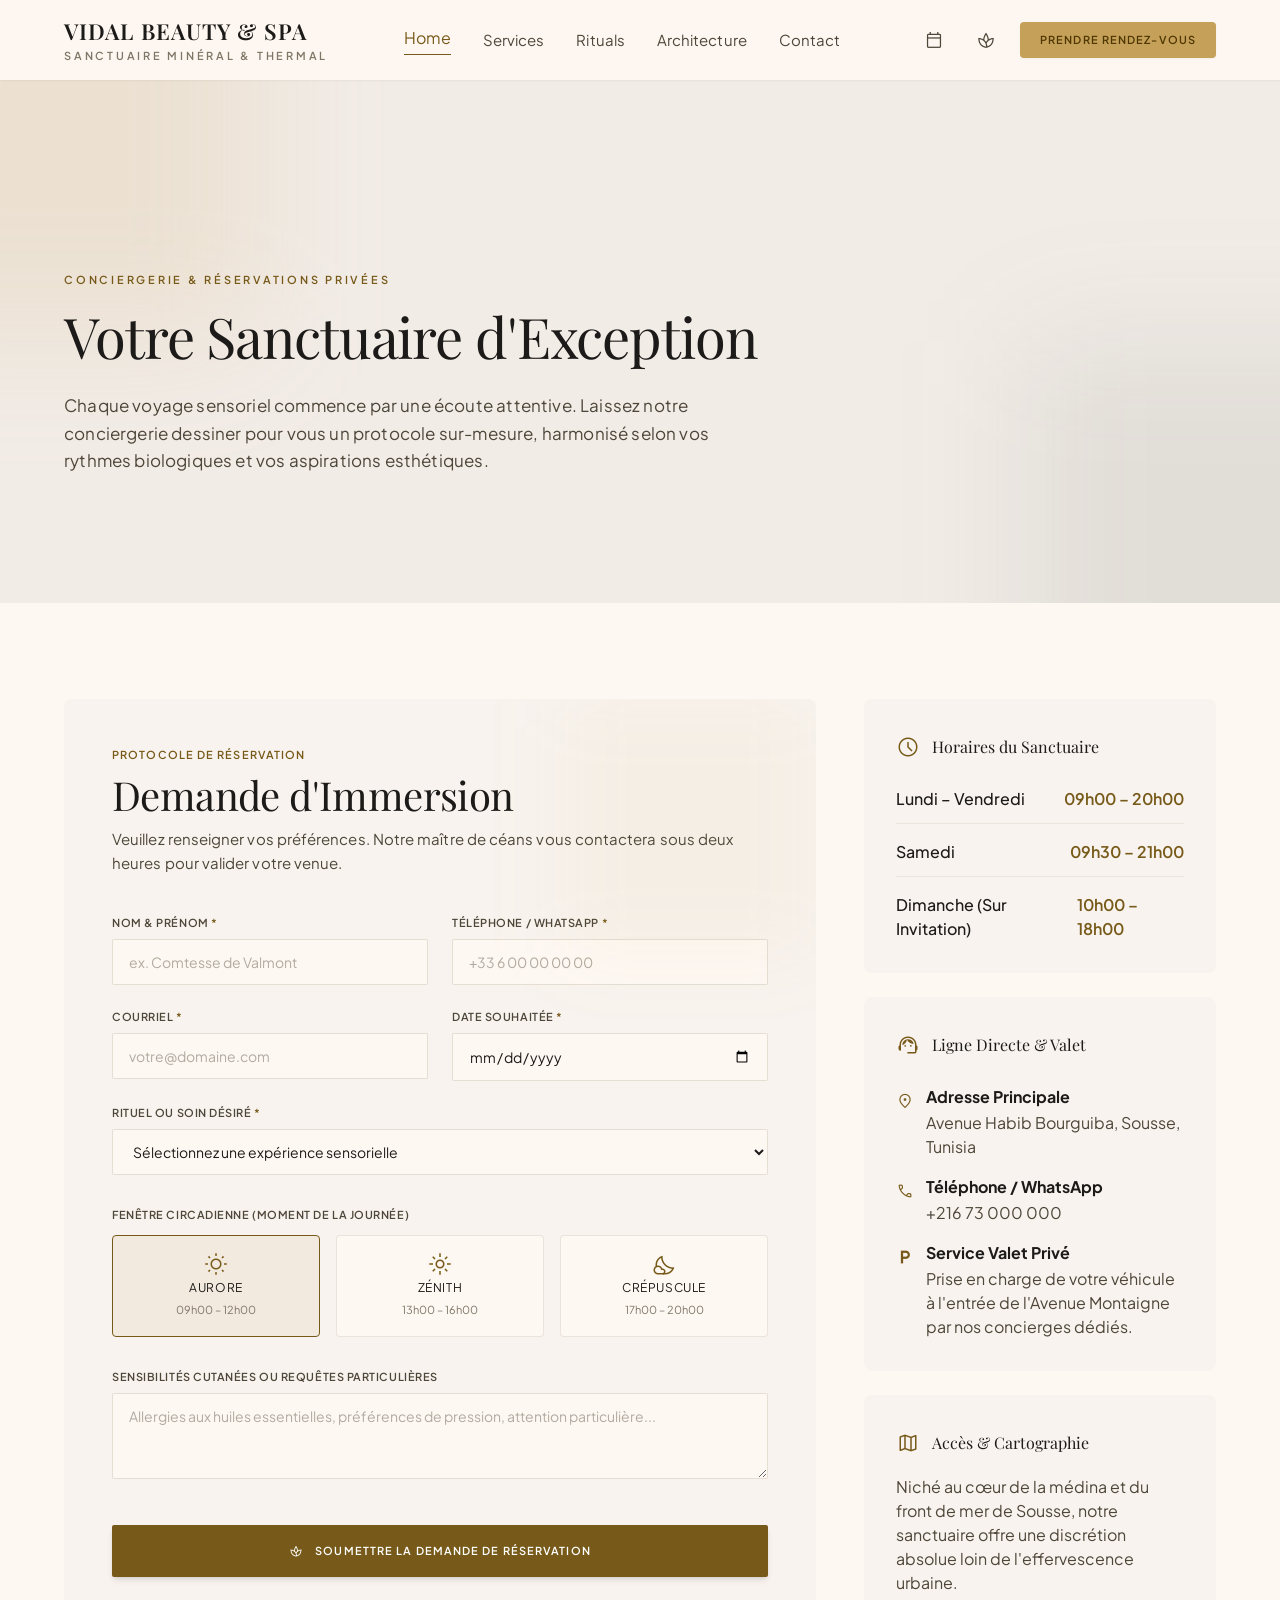
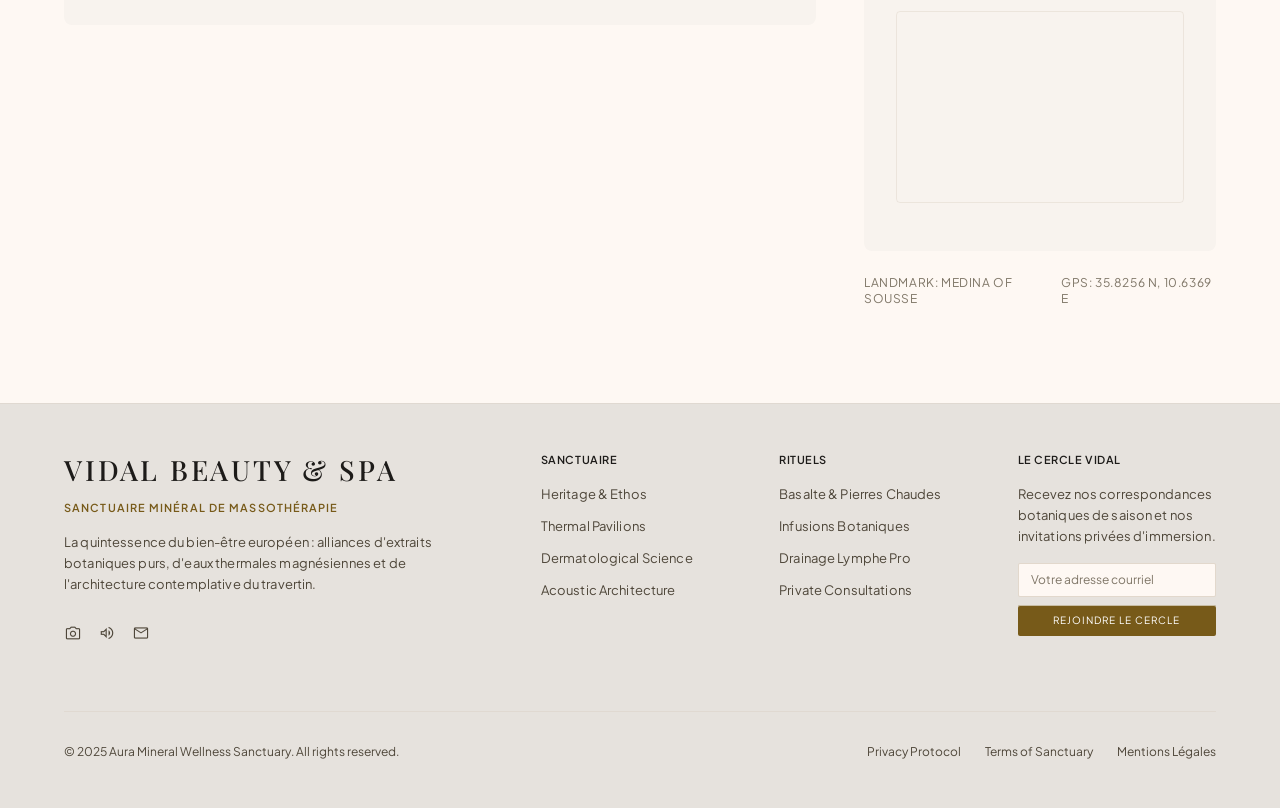
==== contact.html @ 60c93db4 "Fix mobile drawer: bind events after DOM ready so button works Co-authored-by: OpenBot <335604065+op" ====
<!DOCTYPE html>

<html class="scroll-smooth" lang="fr"><head>
<meta charset="utf-8"/>
<meta content="width=device-width, initial-scale=1.0" name="viewport"/>
<title>Vidal Beauty &amp; Spa | Sanctuaire Haute Beauté &amp; Massothérapie</title>
<!-- Google Fonts: Playfair Display & Plus Jakarta Sans -->
<link href="https://fonts.googleapis.com" rel="preconnect"/>
<link crossorigin="" href="https://fonts.gstatic.com" rel="preconnect"/>
<link href="https://fonts.googleapis.com/css2?family=Playfair+Display:ital,wght@0,400;0,500;0,600;0,700;1,400;1,600&amp;family=Plus+Jakarta+Sans:wght@300;400;500;600;700&amp;display=swap" rel="stylesheet"/>
<!-- Material Symbols Outlined -->
<link href="https://fonts.googleapis.com/css2?family=Material+Symbols+Outlined:wght,FILL@100..700,0..1&amp;display=swap" rel="stylesheet"/>
<link href="https://fonts.googleapis.com/css2?family=Material+Symbols+Outlined:wght,FILL@100..700,0..1&amp;display=swap" rel="stylesheet"/>
<link href="https://fonts.googleapis.com/css2?family=Material+Symbols+Outlined:wght,FILL@100..700,0..1&amp;display=swap" rel="stylesheet"/>
<!-- Tailwind CSS v3 with Forms & Container Queries -->


<style>
    .material-symbols-outlined {
      font-variation-settings: 'FILL' 0, 'wght' 300, 'GRAD' 0, 'opsz' 24;
      display: inline-block;
      vertical-align: middle;
    }
    .material-symbols-fill {
      font-variation-settings: 'FILL' 1, 'wght' 400, 'GRAD' 0, 'opsz' 24;
      display: inline-block;
      vertical-align: middle;
    }
    .travertine-halo {
      box-shadow: 0 16px 40px -12px rgba(28, 25, 23, 0.08), 0 2px 8px -2px rgba(197, 160, 89, 0.06);
    }
    .glass-frosted-thermal {
      background: rgba(245, 240, 235, 0.78);
      backdrop-filter: blur(18px);
      -webkit-backdrop-filter: blur(18px);
      border: 1px solid rgba(197, 160, 89, 0.25);
    }
    .brass-inset-border {
      box-shadow: inset 0 1px 0 0 rgba(255, 255, 255, 0.6);
    }
      @media (max-width: 767px) { .mobile-only-menu { display: block !important; } }
      @media (min-width: 768px) { .hero-shift { transform: translateY(12%) scale(1.12); transform-origin: center top; } }
  </style>
<meta content="web_standard" name="shell-type"/><link rel="stylesheet" href="styles.css">
<link rel="icon" type="image/svg+xml" href="favicon.svg">
<link rel="shortcut icon" href="favicon.ico">
</head>
<body class="bg-background text-on-surface font-body-md antialiased selection:bg-primary-container selection:text-on-primary-container">
<!-- ========================================================================= -->
<!-- FLOATING NAVIGATION BAR (Over Hero Background)                           -->
<!-- ========================================================================= -->
<header class="relative w-full z-50 transition-all duration-300 backdrop-blur-md bg-surface/80 dark:bg-inverse-surface/80 shadow-sm">
<div class="flex justify-between items-center max-w-7xl mx-auto px-margin-mobile md:px-margin-tablet lg:px-margin py-space-md">

<div id="menuBackdrop" class="fixed inset-0 bg-black/40 z-[998] opacity-0 pointer-events-none transition-opacity duration-300" style="display:none;"></div>
<aside id="menuDrawer" class="fixed top-0 right-0 h-full w-1/2 max-w-xs shadow-2xl z-[999] transform translate-x-full transition-transform duration-300 flex flex-col" style="display:none; background:#ffffff; pointer-events:auto;">
  <div class="flex items-center justify-between px-4 py-4 border-b border-outline-variant/30">
    <span class="font-headline-sm text-primary">Menu</span>
    <button id="menuClose" type="button" class="inline-flex items-center justify-center w-10 h-10 rounded-lg text-on-surface hover:text-primary hover:bg-surface-variant/50 transition-colors cursor-pointer" style="pointer-events:auto; z-index:70;" aria-label="Close menu">
      <svg xmlns="http://www.w3.org/2000/svg" width="24" height="24" viewBox="0 0 24 24" fill="none" stroke="currentColor" stroke-width="2.5" stroke-linecap="round" stroke-linejoin="round"><line x1="18" y1="6" x2="6" y2="18"/><line x1="6" y1="6" x2="18" y2="18"/></svg>
    </button>
  </div>
  <nav class="flex flex-col py-2">
    <a class="px-4 py-3 text-primary hover:text-[#b89045] hover:bg-primary/5 transition-colors font-medium" href="index.html">Home</a>
    <a class="px-4 py-3 text-primary hover:text-[#b89045] hover:bg-primary/5 transition-colors font-medium" href="services.html">Services</a>
    <a class="px-4 py-3 text-primary hover:text-[#b89045] hover:bg-primary/5 transition-colors font-medium" href="index.html#rituels">Rituals</a>
    <a class="px-4 py-3 text-primary hover:text-[#b89045] hover:bg-primary/5 transition-colors font-medium" href="index.html#architecture">Architecture</a>
    <a class="px-4 py-3 text-primary hover:text-[#b89045] hover:bg-primary/5 transition-colors font-medium" href="contact.html">Contact</a>
  </nav>
  <div class="mt-auto px-4 py-4">
    <a class="block w-full text-center bg-primary-container hover:bg-[#b89045] text-on-primary-container font-label-caps text-label-caps px-4 py-3 rounded-lg transition-all duration-300 shadow-sm" href="#reservation">
      Prendre rendez-vous
    </a>
  </div>
</aside>
<script>
document.addEventListener('DOMContentLoaded',function(){
  var btn=document.getElementById('menuBtn');
  var drawer=document.getElementById('menuDrawer');
  var backdrop=document.getElementById('menuBackdrop');
  var closeBtn=document.getElementById('menuClose');
  function open(){drawer.style.display='flex';backdrop.style.display='block';requestAnimationFrame(function(){drawer.classList.remove('translate-x-full');backdrop.classList.remove('opacity-0','pointer-events-none');backdrop.classList.add('opacity-100');});document.body.style.overflow='hidden';}
  function close(){drawer.classList.add('translate-x-full');backdrop.classList.add('opacity-0','pointer-events-none');backdrop.classList.remove('opacity-100');setTimeout(function(){drawer.style.display='none';backdrop.style.display='none';},300);document.body.style.overflow='';}
  if(btn)btn.addEventListener('click',open);
  if(closeBtn)closeBtn.addEventListener('click',close);
  if(backdrop)backdrop.addEventListener('click',close);
  document.querySelectorAll('#menuDrawer a').forEach(function(a){a.addEventListener('click',close);});
});
</script>
<!-- Brand Logo Anchor -->
<a class="flex flex-col group text-left" href="index.html">
<span class="font-headline-sm text-headline-sm tracking-wider uppercase text-on-surface dark:text-inverse-on-surface font-semibold group-hover:text-primary transition-colors">
          VIDAL BEAUTY &amp; SPA
        </span>
<span class="font-label-caps text-label-caps tracking-[0.25em] text-outline text-[9px] uppercase mt-0.5">
          SANCTUAIRE MINÉRAL &amp; THERMAL
        </span>
</a>
<!-- Desktop Navigation Links -->
<nav class="hidden md:flex items-center space-x-8">
<a class="text-primary dark:text-primary-fixed-dim border-b border-primary dark:border-primary-fixed-dim pb-1 font-title-md transition-colors duration-200" href="index.html">
          Home
        </a>
<a class="text-on-surface-variant dark:text-surface-variant hover:text-primary dark:hover:text-primary-fixed-dim font-body-md text-body-md transition-colors duration-200" href="services.html">
          Services
        </a>
<a class="text-on-surface-variant dark:text-surface-variant hover:text-primary dark:hover:text-primary-fixed-dim font-body-md text-body-md transition-colors duration-200" href="#rituels">
          Rituals
        </a>
<a class="text-on-surface-variant dark:text-surface-variant hover:text-primary dark:hover:text-primary-fixed-dim font-body-md text-body-md transition-colors duration-200" href="#architecture">
          Architecture
        </a>
<a class="text-on-surface-variant dark:text-surface-variant hover:text-primary dark:hover:text-primary-fixed-dim font-body-md text-body-md transition-colors duration-200" href="contact.html">
          Contact
        </a>
</nav>
<!-- Trailing Action Icons & Primary CTA -->
<div class="flex items-center space-x-4">
<a aria-label="Calendrier des disponibilités" class="hidden sm:inline-flex items-center justify-center p-2 rounded-lg text-on-surface-variant hover:text-primary hover:bg-surface-variant/50 transition-colors" href="#booking">
<span class="material-symbols-outlined text-[20px]">calendar_today</span>
</a>
<a aria-label="Nos soins de spa" class="hidden sm:inline-flex items-center justify-center p-2 rounded-lg text-on-surface-variant hover:text-primary hover:bg-surface-variant/50 transition-colors" href="#rituels">
<span class="material-symbols-outlined text-[20px]">spa</span>
</a>
<button id="menuBtn" class="mobile-only-menu inline-flex" style="display:none;" items-center justify-center px-3 py-2 rounded-lg text-on-surface-variant hover:text-primary hover:bg-surface-variant/50 transition-colors" aria-label="Open menu">
  <span class="material-symbols-outlined text-2xl">menu</span>
</button>
  <a class="hidden sm:inline-flex items-center justify-center bg-primary-container hover:bg-[#b89045] text-on-primary-container font-label-caps text-label-caps px-5 py-2.5 rounded-lg transition-all duration-300 shadow-sm hover:shadow hover:scale-[1.01] tracking-widest uppercase" href="#booking">
          PRENDRE RENDEZ-VOUS
        </a>
</div>
</div>
<!-- Mobile Navigation -->

</header>
<main><div class="flex flex-col w-full">
<!-- Hero Section -->
<section class="relative pt-36 pb-20 md:pt-48 md:pb-32 overflow-hidden bg-surface-dim/40" id="hero">
<!-- Ambient glowing backdrop circles -->
<div class="absolute -top-32 -left-32 w-96 h-96 rounded-full bg-primary-container/15 blur-3xl pointer-events-none"></div>
<div class="absolute top-1/2 -right-32 w-96 h-96 rounded-full bg-secondary/10 blur-3xl pointer-events-none"></div>
<div class="max-w-7xl mx-auto px-margin-mobile md:px-margin-tablet lg:px-margin relative z-10">
<div class="max-w-3xl">
<span class="font-label-caps text-label-caps uppercase text-primary tracking-[0.25em] block mb-4">
          Conciergerie &amp; Réservations Privées
        </span>
<h1 class="font-display-hero text-display-hero-mobile md:text-display-hero text-on-surface mb-6 font-light tracking-tight">
          Votre Sanctuaire d'Exception
        </h1>
<p class="font-body-lg text-body-lg text-on-surface-variant leading-relaxed max-w-2xl">
          Chaque voyage sensoriel commence par une écoute attentive. Laissez notre conciergerie dessiner pour vous un protocole sur-mesure, harmonisé selon vos rythmes biologiques et vos aspirations esthétiques.
        </p>
</div>
</div>
</section>
<!-- Main Reservation & Info Section (Bento / Grid Layout) -->
<section class="py-16 md:py-24 max-w-7xl mx-auto px-margin-mobile md:px-margin-tablet lg:px-margin w-full" id="conciergerie">
<div class="grid grid-cols-1 lg:grid-cols-12 gap-12 items-start">
<!-- Left Column: Interactive Booking Form (8 cols) -->
<div class="lg:col-span-8 bg-surface-container-low rounded-xl p-8 md:p-12 travertin-halo relative overflow-hidden">
<div class="absolute top-0 right-0 w-64 h-64 bg-primary-container/5 rounded-full blur-2xl pointer-events-none"></div>
<div class="mb-10">
<span class="font-label-caps text-label-caps uppercase text-primary tracking-widest block mb-2">
            Protocole de Réservation
          </span>
<h2 class="font-headline-md md:text-headline-lg text-headline-lg-mobile text-on-surface">
            Demande d'Immersion
          </h2>
<p class="font-body-md text-body-md text-on-surface-variant mt-2">
            Veuillez renseigner vos préférences. Notre maître de céans vous contactera sous deux heures pour valider votre venue.
          </p>
</div>
<form class="space-y-6" id="reservation-form" onsubmit="event.preventDefault(); showSuccessModal();">
<!-- Name & Phone Row -->
<div class="grid grid-cols-1 md:grid-cols-2 gap-6">
<div class="space-y-2">
<label class="font-label-caps text-label-caps uppercase text-on-surface-variant tracking-wider block">
                Nom &amp; Prénom <span class="text-primary">*</span>
</label>
<input class="w-full bg-surface border border-outline-variant/50 rounded px-4 py-3 text-on-surface text-sm focus:border-primary focus:ring-0 transition-colors placeholder:text-outline/60" placeholder="ex. Comtesse de Valmont" required="" type="text"/>
</div>
<div class="space-y-2">
<label class="font-label-caps text-label-caps uppercase text-on-surface-variant tracking-wider block">
                Téléphone / WhatsApp <span class="text-primary">*</span>
</label>
<input class="w-full bg-surface border border-outline-variant/50 rounded px-4 py-3 text-on-surface text-sm focus:border-primary focus:ring-0 transition-colors placeholder:text-outline/60" placeholder="+33 6 00 00 00 00" required="" type="tel"/>
</div>
</div>
<!-- Email & Preferred Date -->
<div class="grid grid-cols-1 md:grid-cols-2 gap-6">
<div class="space-y-2">
<label class="font-label-caps text-label-caps uppercase text-on-surface-variant tracking-wider block">
                Courriel <span class="text-primary">*</span>
</label>
<input class="w-full bg-surface border border-outline-variant/50 rounded px-4 py-3 text-on-surface text-sm focus:border-primary focus:ring-0 transition-colors placeholder:text-outline/60" placeholder="votre@domaine.com" required="" type="email"/>
</div>
<div class="space-y-2">
<label class="font-label-caps text-label-caps uppercase text-on-surface-variant tracking-wider block">
                Date Souhaitée <span class="text-primary">*</span>
</label>
<input class="w-full bg-surface border border-outline-variant/50 rounded px-4 py-3 text-on-surface text-sm focus:border-primary focus:ring-0 transition-colors" required="" type="date"/>
</div>
</div>
<!-- Service Selection -->
<div class="space-y-2">
<label class="font-label-caps text-label-caps uppercase text-on-surface-variant tracking-wider block">
              Rituel ou Soin Désiré <span class="text-primary">*</span>
</label>
<select class="w-full bg-surface border border-outline-variant/50 rounded px-4 py-3 text-on-surface text-sm focus:border-primary focus:ring-0 transition-colors" required="">
<option disabled="" selected="" value="">Sélectionnez une expérience sensorielle</option>
<option value="basalte">Protocole Basalte &amp; Pierres Chaudes (90 min)</option>
<option value="botanique">Soin Visage Infusion Botanique &amp; Calacatta (75 min)</option>
<option value="drainage">Drainage Lymphe Pro &amp; Eaux Thermales (60 min)</option>
<option value="signature">Immersion Totale 'Sanctuaire Vidal' (180 min)</option>
</select>
</div>
<!-- Circadian Window Selection (Interactive Chips) -->
<div class="space-y-3 pt-2">
<label class="font-label-caps text-label-caps uppercase text-on-surface-variant tracking-wider block">
              Fenêtre Circadienne (Moment de la journée)
            </label>
<div class="grid grid-cols-3 gap-4">
<label class="cursor-pointer">
<input checked="" class="peer sr-only" name="circadian" type="radio" value="aurore"/>
<div class="p-4 rounded-lg bg-surface border border-outline-variant/40 peer-checked:border-primary peer-checked:bg-primary-container/10 transition-all text-center">
<span class="material-symbols-outlined text-primary mb-1 block">wb_sunny</span>
<span class="font-title-md text-xs uppercase tracking-wider block text-on-surface">Aurore</span>
<span class="font-body-sm text-[11px] text-outline">09h00 – 12h00</span>
</div>
</label>
<label class="cursor-pointer">
<input class="peer sr-only" name="circadian" type="radio" value="zenith"/>
<div class="p-4 rounded-lg bg-surface border border-outline-variant/40 peer-checked:border-primary peer-checked:bg-primary-container/10 transition-all text-center">
<span class="material-symbols-outlined text-primary mb-1 block">light_mode</span>
<span class="font-title-md text-xs uppercase tracking-wider block text-on-surface">Zénith</span>
<span class="font-body-sm text-[11px] text-outline">13h00 – 16h00</span>
</div>
</label>
<label class="cursor-pointer">
<input class="peer sr-only" name="circadian" type="radio" value="crepuscule"/>
<div class="p-4 rounded-lg bg-surface border border-outline-variant/40 peer-checked:border-primary peer-checked:bg-primary-container/10 transition-all text-center">
<span class="material-symbols-outlined text-primary mb-1 block">nights_stay</span>
<span class="font-title-md text-xs uppercase tracking-wider block text-on-surface">Crépuscule</span>
<span class="font-body-sm text-[11px] text-outline">17h00 – 20h00</span>
</div>
</label>
</div>
</div>
<!-- Custom Requests / Sensitivities -->
<div class="space-y-2 pt-2">
<label class="font-label-caps text-label-caps uppercase text-on-surface-variant tracking-wider block">
              Sensibilités Cutanées ou Requêtes Particulières
            </label>
<textarea class="w-full bg-surface border border-outline-variant/50 rounded px-4 py-3 text-on-surface text-sm focus:border-primary focus:ring-0 transition-colors placeholder:text-outline/60" placeholder="Allergies aux huiles essentielles, préférences de pression, attention particulière..." rows="3"></textarea>
</div>
<!-- Submit Button -->
<div class="pt-4">
<button class="w-full py-4 bg-primary text-on-primary font-label-caps text-label-caps tracking-widest uppercase rounded hover:bg-[#b89045] transition-all duration-300 shadow-md hover:shadow-lg brass-inset-border flex items-center justify-center space-x-3" type="submit">
<span class="material-symbols-outlined text-sm">spa</span>
<span>Soumettre la Demande de Réservation</span>
</button>
</div>
</form>
</div>
<!-- Right Column: Practical Info Bento & Map (4 cols) -->
<div class="lg:col-span-4 space-y-6">
<!-- Operating Hours Card -->
<div class="bg-surface-container-low rounded-xl p-6 md:p-8 travertin-halo">
<div class="flex items-center space-x-3 mb-6">
<span class="material-symbols-outlined text-primary text-2xl">schedule</span>
<h3 class="font-headline-sm text-on-surface">Horaires du Sanctuaire</h3>
</div>
<ul class="space-y-4 font-body-sm text-on-surface-variant">
<li class="flex justify-between items-center pb-3 border-b border-outline-variant/30">
<span class="font-medium text-on-surface">Lundi – Vendredi</span>
<span class="text-primary font-semibold">09h00 – 20h00</span>
</li>
<li class="flex justify-between items-center pb-3 border-b border-outline-variant/30">
<span class="font-medium text-on-surface">Samedi</span>
<span class="text-primary font-semibold">09h30 – 21h00</span>
</li>
<li class="flex justify-between items-center">
<span class="font-medium text-on-surface">Dimanche (Sur Invitation)</span>
<span class="text-primary font-semibold">10h00 – 18h00</span>
</li>
</ul>
</div>
<!-- Contact & Hotline Card -->
<div class="bg-surface-container-low rounded-xl p-6 md:p-8 travertin-halo">
<div class="flex items-center space-x-3 mb-6">
<span class="material-symbols-outlined text-primary text-2xl">support_agent</span>
<h3 class="font-headline-sm text-on-surface">Ligne Directe &amp; Valet</h3>
</div>
<div class="space-y-4 font-body-sm text-on-surface-variant">
<div class="flex items-start space-x-3">
<span class="material-symbols-outlined text-primary text-lg mt-0.5">location_on</span>
<div>
<strong class="text-on-surface block mb-0.5">Adresse Principale</strong>
                Avenue Habib Bourguiba, Sousse, Tunisia
              </div>
</div>
<div class="flex items-start space-x-3">
<span class="material-symbols-outlined text-primary text-lg mt-0.5">call</span>
<div>
<strong class="text-on-surface block mb-0.5">Téléphone / WhatsApp</strong>
                +216 73 000 000
              </div>
</div>
<div class="flex items-start space-x-3">
<span class="material-symbols-outlined text-primary text-lg mt-0.5">local_parking</span>
<div>
<strong class="text-on-surface block mb-0.5">Service Valet Privé</strong>
                Prise en charge de votre véhicule à l'entrée de l'Avenue Montaigne par nos concierges dédiés.
              </div>
</div>
</div>
</div>
<!-- Aesthetic Map / Directions Card -->
<div class="bg-surface-container-low rounded-xl p-6 md:p-8 travertin-halo overflow-hidden">
<div class="flex items-center space-x-3 mb-4">
<span class="material-symbols-outlined text-primary text-2xl">map</span>
<h3 class="font-headline-sm text-on-surface">Accès &amp; Cartographie</h3>
</div>
<p class="font-body-sm text-on-surface-variant mb-4">
            Niché au cœur de la médina et du front de mer de Sousse, notre sanctuaire offre une discrétion absolue loin de l'effervescence urbaine.
          </p>
<iframe class="w-full h-48 rounded-lg border border-outline-variant/30 mb-4" loading="lazy" referrerpolicy="no-referrer-when-downgrade" src="https://maps.google.com/maps?q=Vidal+Beauty+%26+Spa+Sousse+Tunisia&output=embed" title="Carte Vidal Beauty & Spa Sousse"></iframe></div>
<div class="flex items-center justify-between text-xs text-outline font-label-caps uppercase tracking-wider">
<span>Landmark: Medina of Sousse</span>
<span>GPS: 35.8256 N, 10.6369 E</span>
</div>
</div>
</div>
</div>
</section>
<!-- Success Modal Overlay (Hidden by default, triggered by JS) -->
<div class="fixed inset-0 z-50 flex items-center justify-center bg-inverse-surface/60 backdrop-blur-sm opacity-0 pointer-events-none transition-opacity duration-300" id="success-modal">
<div class="bg-surface-container-lowest max-w-md w-full mx-4 p-8 rounded-xl travertin-halo text-center transform scale-95 transition-transform duration-300" id="success-modal-content">
<div class="w-16 h-16 bg-primary-container/20 rounded-full flex items-center justify-center mx-auto mb-6 text-primary">
<span class="material-symbols-outlined text-3xl">verified</span>
</div>
<h3 class="font-headline-md text-on-surface mb-3">Demande Transmise avec Succès</h3>
<p class="font-body-sm text-on-surface-variant mb-6 leading-relaxed">
        Votre demande d'immersion a été reçue par notre maître de céans. Nous vous contacterons dans les plus brefs délais pour confirmer l'heure de votre protocole.
      </p>
<button class="w-full py-3 bg-primary text-on-primary font-label-caps text-label-caps uppercase tracking-widest rounded hover:bg-[#b89045] transition-colors" onclick="hideSuccessModal()">
        Fermer
      </button>
</div>
</div>
<!-- Interactive script for modal toggle -->
<script>
    function showSuccessModal() {
      const modal = document.getElementById('success-modal');
      const content = document.getElementById('success-modal-content');
      modal.classList.remove('opacity-0', 'pointer-events-none');
      content.classList.remove('scale-95');
      content.classList.add('scale-100');
    }

    function hideSuccessModal() {
      const modal = document.getElementById('success-modal');
      const content = document.getElementById('success-modal-content');
      modal.classList.add('opacity-0', 'pointer-events-none');
      content.classList.remove('scale-100');
      content.classList.add('scale-95');
      document.getElementById('reservation-form').reset();
    }
  </script>
</div></main>
<!-- ========================================================================= -->
<!-- LUXURY FOOTER                                                             -->
<!-- ========================================================================= -->
<footer class="w-full bg-surface-container-highest border-t border-outline-variant/30">
<div class="max-w-7xl mx-auto px-margin-mobile md:px-margin-tablet lg:px-margin py-space-xl">
<div class="grid grid-cols-1 md:grid-cols-2 lg:grid-cols-5 gap-10 mb-16">
<!-- Brand Signature Column -->
<div class="lg:col-span-2">
<span class="font-headline-md text-headline-md tracking-widest uppercase text-on-surface block mb-3 font-display-hero">
            VIDAL BEAUTY &amp; SPA
          </span>
<span class="font-label-caps text-label-caps uppercase text-primary tracking-widest block mb-4">
            SANCTUAIRE MINÉRAL DE MASSOTHÉRAPIE
          </span>
<p class="font-body-sm text-body-sm text-on-surface-variant max-w-sm leading-relaxed mb-6">
            La quintessence du bien-être européen : alliances d'extraits botaniques purs, d'eaux thermales magnésiennes et de l'architecture contemplative du travertin.
          </p>
<div class="flex space-x-4 text-on-surface-variant">
<a class="hover:text-primary transition-colors duration-200" href="index.html" title="Instagram Journal">
<span class="material-symbols-outlined text-lg">photo_camera</span>
</a>
<a class="hover:text-primary transition-colors duration-200" href="index.html" title="Éditions Sonores Serenity">
<span class="material-symbols-outlined text-lg">volume_up</span>
</a>
<a class="hover:text-primary transition-colors duration-200" href="index.html" title="Contact Email">
<span class="material-symbols-outlined text-lg">mail</span>
</a>
</div>
</div>
<!-- Links Column 1: Sanctuaire -->
<div>
<span class="font-label-caps text-label-caps uppercase text-on-surface font-semibold tracking-wider block mb-4">
            Sanctuaire
          </span>
<ul class="space-y-3 font-body-sm text-body-sm text-on-surface-variant">
<li><a class="hover:text-primary transition-colors duration-200" href="#philosophie">Heritage &amp; Ethos</a></li>
<li><a class="hover:text-primary transition-colors duration-200" href="#espaces">Thermal Pavilions</a></li>
<li><a class="hover:text-primary transition-colors duration-200" href="#philosophie">Dermatological Science</a></li>
<li><a class="hover:text-primary transition-colors duration-200" href="#espaces">Acoustic Architecture</a></li>
</ul>
</div>
<!-- Links Column 2: Rituels & Soins -->
<div>
<span class="font-label-caps text-label-caps uppercase text-on-surface font-semibold tracking-wider block mb-4">
            Rituels
          </span>
<ul class="space-y-3 font-body-sm text-body-sm text-on-surface-variant">
<li><a class="hover:text-primary transition-colors duration-200" href="#rituels">Basalte &amp; Pierres Chaudes</a></li>
<li><a class="hover:text-primary transition-colors duration-200" href="#rituels">Infusions Botaniques</a></li>
<li><a class="hover:text-primary transition-colors duration-200" href="#rituels">Drainage Lymphe Pro</a></li>
<li><a class="hover:text-primary transition-colors duration-200" href="#reservation">Private Consultations</a></li>
</ul>
</div>
<!-- Newsletter Column: Le Cercle Vidal -->
<div>
<span class="font-label-caps text-label-caps uppercase text-on-surface font-semibold tracking-wider block mb-4">
            Le Cercle Vidal
          </span>
<p class="font-body-sm text-body-sm text-on-surface-variant mb-4 leading-relaxed">
            Recevez nos correspondances botaniques de saison et nos invitations privées d'immersion.
          </p>
<form class="space-y-2" onsubmit="event.preventDefault(); alert('Bienvenue dans Le Cercle Vidal.');">
<input class="w-full bg-surface border border-outline-variant/60 rounded px-3 py-2 text-on-surface placeholder:text-outline text-xs focus:border-primary-container focus:ring-0" placeholder="Votre adresse courriel" required="" type="email"/>
<button class="w-full py-2 bg-primary text-white font-label-caps text-[10px] uppercase tracking-widest rounded hover:bg-[#5d4201] transition-colors brass-inset-border" type="submit">
              Rejoindre le Cercle
            </button>
</form>
</div>
</div>
<!-- Legal & Copyright Bar -->
<div class="pt-8 border-t border-outline-variant/30 flex flex-col sm:flex-row items-center justify-between gap-4 font-body-sm text-xs text-on-surface-variant">
<p>© 2025 Aura Mineral Wellness Sanctuary. All rights reserved.</p>
<div class="flex flex-wrap gap-6">
<a class="hover:text-primary transition-colors duration-200" href="index.html">Privacy Protocol</a>
<a class="hover:text-primary transition-colors duration-200" href="index.html">Terms of Sanctuary</a>
<a class="hover:text-primary transition-colors duration-200" href="index.html">Mentions Légales</a>
</div>
</div>
</div>
</footer>
<!-- Vanilla Interaction: Navbar Scroll Stlying -->
<script>
    document.addEventListener('DOMContentLoaded', () => {
      const nav = document.getElementById('main-nav');
      window.addEventListener('scroll', () => {
        if (window.scrollY > 50) {
          nav.classList.add('backdrop-blur-lg', 'bg-surface/90', 'shadow-md');
        } else {
          nav.classList.remove('backdrop-blur-lg', 'bg-surface/90', 'shadow-md');
        }
      });
    });
  </script>
</body></html>
---- styles.css ----
*,:after,:before{--tw-border-spacing-x:0;--tw-border-spacing-y:0;--tw-translate-x:0;--tw-translate-y:0;--tw-rotate:0;--tw-skew-x:0;--tw-skew-y:0;--tw-scale-x:1;--tw-scale-y:1;--tw-pan-x: ;--tw-pan-y: ;--tw-pinch-zoom: ;--tw-scroll-snap-strictness:proximity;--tw-gradient-from-position: ;--tw-gradient-via-position: ;--tw-gradient-to-position: ;--tw-ordinal: ;--tw-slashed-zero: ;--tw-numeric-figure: ;--tw-numeric-spacing: ;--tw-numeric-fraction: ;--tw-ring-inset: ;--tw-ring-offset-width:0px;--tw-ring-offset-color:#fff;--tw-ring-color:rgba(59,130,246,.5);--tw-ring-offset-shadow:0 0 #0000;--tw-ring-shadow:0 0 #0000;--tw-shadow:0 0 #0000;--tw-shadow-colored:0 0 #0000;--tw-blur: ;--tw-brightness: ;--tw-contrast: ;--tw-grayscale: ;--tw-hue-rotate: ;--tw-invert: ;--tw-saturate: ;--tw-sepia: ;--tw-drop-shadow: ;--tw-backdrop-blur: ;--tw-backdrop-brightness: ;--tw-backdrop-contrast: ;--tw-backdrop-grayscale: ;--tw-backdrop-hue-rotate: ;--tw-backdrop-invert: ;--tw-backdrop-opacity: ;--tw-backdrop-saturate: ;--tw-backdrop-sepia: ;--tw-contain-size: ;--tw-contain-layout: ;--tw-contain-paint: ;--tw-contain-style: }::backdrop{--tw-border-spacing-x:0;--tw-border-spacing-y:0;--tw-translate-x:0;--tw-translate-y:0;--tw-rotate:0;--tw-skew-x:0;--tw-skew-y:0;--tw-scale-x:1;--tw-scale-y:1;--tw-pan-x: ;--tw-pan-y: ;--tw-pinch-zoom: ;--tw-scroll-snap-strictness:proximity;--tw-gradient-from-position: ;--tw-gradient-via-position: ;--tw-gradient-to-position: ;--tw-ordinal: ;--tw-slashed-zero: ;--tw-numeric-figure: ;--tw-numeric-spacing: ;--tw-numeric-fraction: ;--tw-ring-inset: ;--tw-ring-offset-width:0px;--tw-ring-offset-color:#fff;--tw-ring-color:rgba(59,130,246,.5);--tw-ring-offset-shadow:0 0 #0000;--tw-ring-shadow:0 0 #0000;--tw-shadow:0 0 #0000;--tw-shadow-colored:0 0 #0000;--tw-blur: ;--tw-brightness: ;--tw-contrast: ;--tw-grayscale: ;--tw-hue-rotate: ;--tw-invert: ;--tw-saturate: ;--tw-sepia: ;--tw-drop-shadow: ;--tw-backdrop-blur: ;--tw-backdrop-brightness: ;--tw-backdrop-contrast: ;--tw-backdrop-grayscale: ;--tw-backdrop-hue-rotate: ;--tw-backdrop-invert: ;--tw-backdrop-opacity: ;--tw-backdrop-saturate: ;--tw-backdrop-sepia: ;--tw-contain-size: ;--tw-contain-layout: ;--tw-contain-paint: ;--tw-contain-style: }/*! tailwindcss v3.4.19 | MIT License | https://tailwindcss.com*/*,:after,:before{box-sizing:border-box;border:0 solid #e5e7eb}:after,:before{--tw-content:""}:host,html{line-height:1.5;-webkit-text-size-adjust:100%;-moz-tab-size:4;-o-tab-size:4;tab-size:4;font-family:ui-sans-serif,system-ui,sans-serif,Apple Color Emoji,Segoe UI Emoji,Segoe UI Symbol,Noto Color Emoji;font-feature-settings:normal;font-variation-settings:normal;-webkit-tap-highlight-color:transparent}body{margin:0;line-height:inherit}hr{height:0;color:inherit;border-top-width:1px}abbr:where([title]){-webkit-text-decoration:underline dotted;text-decoration:underline dotted}h1,h2,h3,h4,h5,h6{font-size:inherit;font-weight:inherit}a{color:inherit;text-decoration:inherit}b,strong{font-weight:bolder}code,kbd,pre,samp{font-family:ui-monospace,SFMono-Regular,Menlo,Monaco,Consolas,Liberation Mono,Courier New,monospace;font-feature-settings:normal;font-variation-settings:normal;font-size:1em}small{font-size:80%}sub,sup{font-size:75%;line-height:0;position:relative;vertical-align:baseline}sub{bottom:-.25em}sup{top:-.5em}table{text-indent:0;border-color:inherit;border-collapse:collapse}button,input,optgroup,select,textarea{font-family:inherit;font-feature-settings:inherit;font-variation-settings:inherit;font-size:100%;font-weight:inherit;line-height:inherit;letter-spacing:inherit;color:inherit;margin:0;padding:0}button,select{text-transform:none}button,input:where([type=button]),input:where([type=reset]),input:where([type=submit]){-webkit-appearance:button;background-color:transparent;background-image:none}:-moz-focusring{outline:auto}:-moz-ui-invalid{box-shadow:none}progress{vertical-align:baseline}::-webkit-inner-spin-button,::-webkit-outer-spin-button{height:auto}[type=search]{-webkit-appearance:textfield;outline-offset:-2px}::-webkit-search-decoration{-webkit-appearance:none}::-webkit-file-upload-button{-webkit-appearance:button;font:inherit}summary{display:list-item}blockquote,dd,dl,figure,h1,h2,h3,h4,h5,h6,hr,p,pre{margin:0}fieldset{margin:0}fieldset,legend{padding:0}menu,ol,ul{list-style:none;margin:0;padding:0}dialog{padding:0}textarea{resize:vertical}input::-moz-placeholder,textarea::-moz-placeholder{opacity:1;color:#9ca3af}input::placeholder,textarea::placeholder{opacity:1;color:#9ca3af}[role=button],button{cursor:pointer}:disabled{cursor:default}audio,canvas,embed,iframe,img,object,svg,video{display:block;vertical-align:middle}img,video{max-width:100%;height:auto}[hidden]:where(:not([hidden=until-found])){display:none}.sr-only{position:absolute;width:1px;height:1px;padding:0;margin:-1px;overflow:hidden;clip:rect(0,0,0,0);white-space:nowrap;border-width:0}.pointer-events-none{pointer-events:none}.fixed{position:fixed}.absolute{position:absolute}.relative{position:relative}.inset-0{inset:0}.-bottom-12{bottom:-3rem}.-left-32{left:-8rem}.-right-12{right:-3rem}.-right-32{right:-8rem}.-top-32{top:-8rem}.bottom-4{bottom:1rem}.left-0{left:0}.left-4{left:1rem}.right-0{right:0}.right-4{right:1rem}.top-0{top:0}.top-1\/2{top:50%}.top-4{top:1rem}.z-0{z-index:0}.z-10{z-index:10}.z-50{z-index:50}.mx-4{margin-left:1rem;margin-right:1rem}.mx-auto{margin-left:auto;margin-right:auto}.-mt-20{margin-top:-5rem}.mb-0\.5{margin-bottom:.125rem}.mb-1{margin-bottom:.25rem}.mb-10{margin-bottom:2.5rem}.mb-12{margin-bottom:3rem}.mb-16{margin-bottom:4rem}.mb-2{margin-bottom:.5rem}.mb-20{margin-bottom:5rem}.mb-3{margin-bottom:.75rem}.mb-4{margin-bottom:1rem}.mb-6{margin-bottom:1.5rem}.mb-8{margin-bottom:2rem}.mt-0\.5{margin-top:.125rem}.mt-1{margin-top:.25rem}.mt-10{margin-top:2.5rem}.mt-2{margin-top:.5rem}.mt-3{margin-top:.75rem}.mt-4{margin-top:1rem}.mt-6{margin-top:1.5rem}.mt-auto{margin-top:auto}.block{display:block}.inline-block{display:inline-block}.flex{display:flex}.inline-flex{display:inline-flex}.table{display:table}.grid{display:grid}.hidden{display:none}.h-1\.5{height:.375rem}.h-12{height:3rem}.h-16{height:4rem}.h-2{height:.5rem}.h-48{height:12rem}.h-64{height:16rem}.h-72{height:18rem}.h-96{height:24rem}.h-full{height:100%}.min-h-\[70vh\]{min-height:70vh}.min-h-screen{min-height:100vh}.w-1\.5{width:.375rem}.w-12{width:3rem}.w-16{width:4rem}.w-2{width:.5rem}.w-64{width:16rem}.w-96{width:24rem}.w-full{width:100%}.max-w-2xl{max-width:42rem}.max-w-3xl{max-width:48rem}.max-w-4xl{max-width:56rem}.max-w-5xl{max-width:64rem}.max-w-7xl{max-width:80rem}.max-w-lg{max-width:32rem}.max-w-md{max-width:28rem}.max-w-sm{max-width:24rem}.max-w-xl{max-width:36rem}.flex-1{flex:1 1 0%}.flex-grow{flex-grow:1}.scale-100{--tw-scale-x:1;--tw-scale-y:1}.scale-100,.scale-105{transform:translate(var(--tw-translate-x),var(--tw-translate-y)) rotate(var(--tw-rotate)) skewX(var(--tw-skew-x)) skewY(var(--tw-skew-y)) scaleX(var(--tw-scale-x)) scaleY(var(--tw-scale-y))}.scale-105{--tw-scale-x:1.05;--tw-scale-y:1.05}.scale-95{--tw-scale-x:.95;--tw-scale-y:.95}.scale-95,.transform{transform:translate(var(--tw-translate-x),var(--tw-translate-y)) rotate(var(--tw-rotate)) skewX(var(--tw-skew-x)) skewY(var(--tw-skew-y)) scaleX(var(--tw-scale-x)) scaleY(var(--tw-scale-y))}@keyframes pulse{50%{opacity:.5}}.animate-pulse{animation:pulse 2s cubic-bezier(.4,0,.6,1) infinite}.cursor-pointer{cursor:pointer}.grid-cols-1{grid-template-columns:repeat(1,minmax(0,1fr))}.grid-cols-3{grid-template-columns:repeat(3,minmax(0,1fr))}.flex-col{flex-direction:column}.flex-wrap{flex-wrap:wrap}.items-start{align-items:flex-start}.items-center{align-items:center}.justify-center{justify-content:center}.justify-between{justify-content:space-between}.gap-10{gap:2.5rem}.gap-12{gap:3rem}.gap-2{gap:.5rem}.gap-3{gap:.75rem}.gap-4{gap:1rem}.gap-6{gap:1.5rem}.gap-8{gap:2rem}.space-x-2>:not([hidden])~:not([hidden]){--tw-space-x-reverse:0;margin-right:calc(.5rem*var(--tw-space-x-reverse));margin-left:calc(.5rem*(1 - var(--tw-space-x-reverse)))}.space-x-3>:not([hidden])~:not([hidden]){--tw-space-x-reverse:0;margin-right:calc(.75rem*var(--tw-space-x-reverse));margin-left:calc(.75rem*(1 - var(--tw-space-x-reverse)))}.space-x-4>:not([hidden])~:not([hidden]){--tw-space-x-reverse:0;margin-right:calc(1rem*var(--tw-space-x-reverse));margin-left:calc(1rem*(1 - var(--tw-space-x-reverse)))}.space-x-6>:not([hidden])~:not([hidden]){--tw-space-x-reverse:0;margin-right:calc(1.5rem*var(--tw-space-x-reverse));margin-left:calc(1.5rem*(1 - var(--tw-space-x-reverse)))}.space-x-8>:not([hidden])~:not([hidden]){--tw-space-x-reverse:0;margin-right:calc(2rem*var(--tw-space-x-reverse));margin-left:calc(2rem*(1 - var(--tw-space-x-reverse)))}.space-y-1\.5>:not([hidden])~:not([hidden]){--tw-space-y-reverse:0;margin-top:calc(.375rem*(1 - var(--tw-space-y-reverse)));margin-bottom:calc(.375rem*var(--tw-space-y-reverse))}.space-y-2>:not([hidden])~:not([hidden]){--tw-space-y-reverse:0;margin-top:calc(.5rem*(1 - var(--tw-space-y-reverse)));margin-bottom:calc(.5rem*var(--tw-space-y-reverse))}.space-y-2\.5>:not([hidden])~:not([hidden]){--tw-space-y-reverse:0;margin-top:calc(.625rem*(1 - var(--tw-space-y-reverse)));margin-bottom:calc(.625rem*var(--tw-space-y-reverse))}.space-y-3>:not([hidden])~:not([hidden]){--tw-space-y-reverse:0;margin-top:calc(.75rem*(1 - var(--tw-space-y-reverse)));margin-bottom:calc(.75rem*var(--tw-space-y-reverse))}.space-y-4>:not([hidden])~:not([hidden]){--tw-space-y-reverse:0;margin-top:calc(1rem*(1 - var(--tw-space-y-reverse)));margin-bottom:calc(1rem*var(--tw-space-y-reverse))}.space-y-6>:not([hidden])~:not([hidden]){--tw-space-y-reverse:0;margin-top:calc(1.5rem*(1 - var(--tw-space-y-reverse)));margin-bottom:calc(1.5rem*var(--tw-space-y-reverse))}.overflow-hidden{overflow:hidden}.scroll-smooth{scroll-behavior:smooth}.rounded{border-radius:.125rem}.rounded-2xl{border-radius:1rem}.rounded-full{border-radius:.75rem}.rounded-lg{border-radius:.25rem}.rounded-xl{border-radius:.5rem}.border{border-width:1px}.border-2{border-width:2px}.border-y{border-top-width:1px}.border-b,.border-y{border-bottom-width:1px}.border-t{border-top-width:1px}.border-outline-variant\/20{border-color:hsla(35,24%,76%,.2)}.border-outline-variant\/30{border-color:hsla(35,24%,76%,.3)}.border-outline-variant\/40{border-color:hsla(35,24%,76%,.4)}.border-outline-variant\/50{border-color:hsla(35,24%,76%,.5)}.border-outline-variant\/60{border-color:hsla(35,24%,76%,.6)}.border-outline\/30{border-color:hsla(38,10%,45%,.3)}.border-primary{--tw-border-opacity:1;border-color:rgb(119 90 25/var(--tw-border-opacity,1))}.border-primary-container{--tw-border-opacity:1;border-color:rgb(197 160 89/var(--tw-border-opacity,1))}.border-primary-container\/20{border-color:rgba(197,160,89,.2)}.border-primary-container\/30{border-color:rgba(197,160,89,.3)}.border-secondary\/20{border-color:rgba(83,98,81,.2)}.border-white\/10{border-color:hsla(0,0%,100%,.1)}.bg-background{--tw-bg-opacity:1;background-color:rgb(254 248 243/var(--tw-bg-opacity,1))}.bg-inverse-surface{--tw-bg-opacity:1;background-color:rgb(50 48 45/var(--tw-bg-opacity,1))}.bg-inverse-surface\/60{background-color:rgba(50,48,45,.6)}.bg-primary{--tw-bg-opacity:1;background-color:rgb(119 90 25/var(--tw-bg-opacity,1))}.bg-primary-container{--tw-bg-opacity:1;background-color:rgb(197 160 89/var(--tw-bg-opacity,1))}.bg-primary-container\/10{background-color:rgba(197,160,89,.1)}.bg-primary-container\/15{background-color:rgba(197,160,89,.15)}.bg-primary-container\/20{background-color:rgba(197,160,89,.2)}.bg-primary-container\/5{background-color:rgba(197,160,89,.05)}.bg-primary-fixed{--tw-bg-opacity:1;background-color:rgb(255 222 165/var(--tw-bg-opacity,1))}.bg-primary-fixed\/60{background-color:rgba(255,222,165,.6)}.bg-primary\/5{background-color:rgba(119,90,25,.05)}.bg-secondary{--tw-bg-opacity:1;background-color:rgb(83 98 81/var(--tw-bg-opacity,1))}.bg-secondary-container{--tw-bg-opacity:1;background-color:rgb(212 228 206/var(--tw-bg-opacity,1))}.bg-secondary-container\/40{background-color:rgba(212,228,206,.4)}.bg-secondary\/10{background-color:rgba(83,98,81,.1)}.bg-surface{--tw-bg-opacity:1;background-color:rgb(254 248 243/var(--tw-bg-opacity,1))}.bg-surface-container{--tw-bg-opacity:1;background-color:rgb(242 237 232/var(--tw-bg-opacity,1))}.bg-surface-container-high{--tw-bg-opacity:1;background-color:rgb(236 231 226/var(--tw-bg-opacity,1))}.bg-surface-container-highest{--tw-bg-opacity:1;background-color:rgb(230 226 221/var(--tw-bg-opacity,1))}.bg-surface-container-low{--tw-bg-opacity:1;background-color:rgb(248 243 238/var(--tw-bg-opacity,1))}.bg-surface-container-lowest{--tw-bg-opacity:1;background-color:rgb(255 255 255/var(--tw-bg-opacity,1))}.bg-surface-dim{--tw-bg-opacity:1;background-color:rgb(222 217 212/var(--tw-bg-opacity,1))}.bg-surface-dim\/40{background-color:hsla(30,13%,85%,.4)}.bg-surface\/75{background-color:hsla(27,85%,97%,.75)}.bg-surface\/80{background-color:hsla(27,85%,97%,.8)}.bg-surface\/90{background-color:hsla(27,85%,97%,.9)}.bg-white\/5{background-color:hsla(0,0%,100%,.05)}.bg-gradient-to-b{background-image:linear-gradient(to bottom,var(--tw-gradient-stops))}.bg-gradient-to-t{background-image:linear-gradient(to top,var(--tw-gradient-stops))}.from-black\/40{--tw-gradient-from:rgba(0,0,0,.4) var(--tw-gradient-from-position);--tw-gradient-to:transparent var(--tw-gradient-to-position);--tw-gradient-stops:var(--tw-gradient-from),var(--tw-gradient-to)}.from-surface{--tw-gradient-from:#fef8f3 var(--tw-gradient-from-position);--tw-gradient-to:hsla(27,85%,97%,0) var(--tw-gradient-to-position);--tw-gradient-stops:var(--tw-gradient-from),var(--tw-gradient-to)}.via-\[\#1d1b19\]\/60{--tw-gradient-to:rgba(29,27,25,0) var(--tw-gradient-to-position);--tw-gradient-stops:var(--tw-gradient-from),rgba(29,27,25,.6) var(--tw-gradient-via-position),var(--tw-gradient-to)}.via-surface\/60{--tw-gradient-to:hsla(27,85%,97%,0) var(--tw-gradient-to-position);--tw-gradient-stops:var(--tw-gradient-from),hsla(27,85%,97%,.6) var(--tw-gradient-via-position),var(--tw-gradient-to)}.via-transparent{--tw-gradient-to:transparent var(--tw-gradient-to-position);--tw-gradient-stops:var(--tw-gradient-from),transparent var(--tw-gradient-via-position),var(--tw-gradient-to)}.to-\[\#1d1b19\]\/75{--tw-gradient-to:rgba(29,27,25,.75) var(--tw-gradient-to-position)}.to-surface{--tw-gradient-to:#fef8f3 var(--tw-gradient-to-position)}.to-surface\/20{--tw-gradient-to:hsla(27,85%,97%,.2) var(--tw-gradient-to-position)}.bg-cover{background-size:cover}.bg-center{background-position:50%}.object-cover{-o-object-fit:cover;object-fit:cover}.object-center{-o-object-position:center;object-position:center}.p-10{padding:2.5rem}.p-2{padding:.5rem}.p-3{padding:.75rem}.p-4{padding:1rem}.p-6{padding:1.5rem}.p-8{padding:2rem}.px-10{padding-left:2.5rem;padding-right:2.5rem}.px-2\.5{padding-left:.625rem;padding-right:.625rem}.px-3{padding-left:.75rem;padding-right:.75rem}.px-4{padding-left:1rem;padding-right:1rem}.px-5{padding-left:1.25rem;padding-right:1.25rem}.px-6{padding-left:1.5rem;padding-right:1.5rem}.px-8{padding-left:2rem;padding-right:2rem}.px-margin-mobile{padding-left:1.25rem;padding-right:1.25rem}.py-1{padding-top:.25rem;padding-bottom:.25rem}.py-1\.5{padding-top:.375rem;padding-bottom:.375rem}.py-16{padding-top:4rem;padding-bottom:4rem}.py-2{padding-top:.5rem;padding-bottom:.5rem}.py-2\.5{padding-top:.625rem;padding-bottom:.625rem}.py-20{padding-top:5rem;padding-bottom:5rem}.py-24{padding-top:6rem;padding-bottom:6rem}.py-3{padding-top:.75rem;padding-bottom:.75rem}.py-3\.5{padding-top:.875rem;padding-bottom:.875rem}.py-4{padding-top:1rem;padding-bottom:1rem}.py-8{padding-top:2rem;padding-bottom:2rem}.py-space-md{padding-top:1rem;padding-bottom:1rem}.py-space-xl{padding-top:3rem;padding-bottom:3rem}.pb-0\.5{padding-bottom:.125rem}.pb-1{padding-bottom:.25rem}.pb-16{padding-bottom:4rem}.pb-20{padding-bottom:5rem}.pb-3{padding-bottom:.75rem}.pb-6{padding-bottom:1.5rem}.pt-12{padding-top:3rem}.pt-2{padding-top:.5rem}.pt-24{padding-top:6rem}.pt-28{padding-top:7rem}.pt-36{padding-top:9rem}.pt-4{padding-top:1rem}.pt-6{padding-top:1.5rem}.pt-8{padding-top:2rem}.text-left{text-align:left}.text-center{text-align:center}.font-body-lg,.font-body-md,.font-body-sm{font-family:Plus Jakarta Sans}.font-display-hero,.font-display-hero-mobile,.font-headline-lg,.font-headline-lg-mobile,.font-headline-md,.font-headline-sm{font-family:Playfair Display}.font-label-caps,.font-title-md{font-family:Plus Jakarta Sans}.text-2xl{font-size:1.5rem;line-height:2rem}.text-3xl{font-size:1.875rem;line-height:2.25rem}.text-\[10px\]{font-size:10px}.text-\[11px\]{font-size:11px}.text-\[20px\]{font-size:20px}.text-\[9px\]{font-size:9px}.text-base{font-size:1rem;line-height:1.5rem}.text-body-lg{font-size:17px;line-height:28px;letter-spacing:.01em;font-weight:400}.text-body-md{font-size:15px;line-height:24px;letter-spacing:.005em;font-weight:400}.text-body-sm{font-size:13px;line-height:20px;letter-spacing:.01em;font-weight:400}.text-display-hero-mobile{font-size:36px;line-height:44px;letter-spacing:-.01em;font-weight:400}.text-headline-lg-mobile{font-size:28px;line-height:36px;letter-spacing:0;font-weight:400}.text-headline-md{font-size:28px;line-height:36px;letter-spacing:-.01em;font-weight:500}.text-headline-sm{font-size:22px;line-height:30px;letter-spacing:0;font-weight:500}.text-label-caps{font-size:11px;line-height:16px;letter-spacing:.14em;font-weight:600}.text-lg{font-size:1.125rem;line-height:1.75rem}.text-sm{font-size:.875rem;line-height:1.25rem}.text-title-md{font-size:18px;line-height:26px;letter-spacing:-.005em;font-weight:600}.text-xl{font-size:1.25rem;line-height:1.75rem}.text-xs{font-size:.75rem;line-height:1rem}.font-light{font-weight:300}.font-medium{font-weight:500}.font-normal{font-weight:400}.font-semibold{font-weight:600}.uppercase{text-transform:uppercase}.italic{font-style:italic}.leading-relaxed{line-height:1.625}.leading-snug{line-height:1.375}.leading-tight{line-height:1.25}.tracking-\[0\.22em\]{letter-spacing:.22em}.tracking-\[0\.25em\]{letter-spacing:.25em}.tracking-\[0\.2em\]{letter-spacing:.2em}.tracking-tight{letter-spacing:-.025em}.tracking-wider{letter-spacing:.05em}.tracking-widest{letter-spacing:.1em}.text-\[\#1c1917\]{--tw-text-opacity:1;color:rgb(28 25 23/var(--tw-text-opacity,1))}.text-inverse-on-surface{--tw-text-opacity:1;color:rgb(245 240 235/var(--tw-text-opacity,1))}.text-on-primary{--tw-text-opacity:1;color:rgb(255 255 255/var(--tw-text-opacity,1))}.text-on-primary-container{--tw-text-opacity:1;color:rgb(78 55 0/var(--tw-text-opacity,1))}.text-on-primary-fixed-variant{--tw-text-opacity:1;color:rgb(93 66 1/var(--tw-text-opacity,1))}.text-on-secondary-container{--tw-text-opacity:1;color:rgb(88 103 85/var(--tw-text-opacity,1))}.text-on-surface{--tw-text-opacity:1;color:rgb(29 27 25/var(--tw-text-opacity,1))}.text-on-surface-variant{--tw-text-opacity:1;color:rgb(78 70 57/var(--tw-text-opacity,1))}.text-outline{--tw-text-opacity:1;color:rgb(127 118 103/var(--tw-text-opacity,1))}.text-outline-variant\/60{color:hsla(35,24%,76%,.6)}.text-primary{--tw-text-opacity:1;color:rgb(119 90 25/var(--tw-text-opacity,1))}.text-primary-container{--tw-text-opacity:1;color:rgb(197 160 89/var(--tw-text-opacity,1))}.text-primary-fixed{--tw-text-opacity:1;color:rgb(255 222 165/var(--tw-text-opacity,1))}.text-primary-fixed-dim{--tw-text-opacity:1;color:rgb(233 193 118/var(--tw-text-opacity,1))}.text-secondary{--tw-text-opacity:1;color:rgb(83 98 81/var(--tw-text-opacity,1))}.text-surface-container-lowest{--tw-text-opacity:1;color:rgb(255 255 255/var(--tw-text-opacity,1))}.text-surface-variant{--tw-text-opacity:1;color:rgb(230 226 221/var(--tw-text-opacity,1))}.text-surface-variant\/70{color:hsla(33,15%,88%,.7)}.text-surface-variant\/80{color:hsla(33,15%,88%,.8)}.text-surface-variant\/90{color:hsla(33,15%,88%,.9)}.text-white{--tw-text-opacity:1;color:rgb(255 255 255/var(--tw-text-opacity,1))}.antialiased{-webkit-font-smoothing:antialiased;-moz-osx-font-smoothing:grayscale}.opacity-0{opacity:0}.opacity-70{opacity:.7}.mix-blend-multiply{mix-blend-mode:multiply}.shadow{--tw-shadow:0 1px 3px 0 rgba(0,0,0,.1),0 1px 2px -1px rgba(0,0,0,.1);--tw-shadow-colored:0 1px 3px 0 var(--tw-shadow-color),0 1px 2px -1px var(--tw-shadow-color)}.shadow,.shadow-lg{box-shadow:var(--tw-ring-offset-shadow,0 0 #0000),var(--tw-ring-shadow,0 0 #0000),var(--tw-shadow)}.shadow-lg{--tw-shadow:0 10px 15px -3px rgba(0,0,0,.1),0 4px 6px -4px rgba(0,0,0,.1);--tw-shadow-colored:0 10px 15px -3px var(--tw-shadow-color),0 4px 6px -4px var(--tw-shadow-color)}.shadow-md{--tw-shadow:0 4px 6px -1px rgba(0,0,0,.1),0 2px 4px -2px rgba(0,0,0,.1);--tw-shadow-colored:0 4px 6px -1px var(--tw-shadow-color),0 2px 4px -2px var(--tw-shadow-color)}.shadow-md,.shadow-sm{box-shadow:var(--tw-ring-offset-shadow,0 0 #0000),var(--tw-ring-shadow,0 0 #0000),var(--tw-shadow)}.shadow-sm{--tw-shadow:0 1px 2px 0 rgba(0,0,0,.05);--tw-shadow-colored:0 1px 2px 0 var(--tw-shadow-color)}.shadow-xl{--tw-shadow:0 20px 25px -5px rgba(0,0,0,.1),0 8px 10px -6px rgba(0,0,0,.1);--tw-shadow-colored:0 20px 25px -5px var(--tw-shadow-color),0 8px 10px -6px var(--tw-shadow-color);box-shadow:var(--tw-ring-offset-shadow,0 0 #0000),var(--tw-ring-shadow,0 0 #0000),var(--tw-shadow)}.outline-none{outline:2px solid transparent;outline-offset:2px}.blur{--tw-blur:blur(8px)}.blur,.blur-2xl{filter:var(--tw-blur) var(--tw-brightness) var(--tw-contrast) var(--tw-grayscale) var(--tw-hue-rotate) var(--tw-invert) var(--tw-saturate) var(--tw-sepia) var(--tw-drop-shadow)}.blur-2xl{--tw-blur:blur(40px)}.blur-3xl{--tw-blur:blur(64px)}.blur-3xl,.brightness-90{filter:var(--tw-blur) var(--tw-brightness) var(--tw-contrast) var(--tw-grayscale) var(--tw-hue-rotate) var(--tw-invert) var(--tw-saturate) var(--tw-sepia) var(--tw-drop-shadow)}.brightness-90{--tw-brightness:brightness(.9)}.drop-shadow-sm{--tw-drop-shadow:drop-shadow(0 1px 1px rgba(0,0,0,.05))}.drop-shadow-sm,.filter{filter:var(--tw-blur) var(--tw-brightness) var(--tw-contrast) var(--tw-grayscale) var(--tw-hue-rotate) var(--tw-invert) var(--tw-saturate) var(--tw-sepia) var(--tw-drop-shadow)}.backdrop-blur-lg{--tw-backdrop-blur:blur(16px)}.backdrop-blur-lg,.backdrop-blur-md{backdrop-filter:var(--tw-backdrop-blur) var(--tw-backdrop-brightness) var(--tw-backdrop-contrast) var(--tw-backdrop-grayscale) var(--tw-backdrop-hue-rotate) var(--tw-backdrop-invert) var(--tw-backdrop-opacity) var(--tw-backdrop-saturate) var(--tw-backdrop-sepia)}.backdrop-blur-md{--tw-backdrop-blur:blur(12px)}.backdrop-blur-sm{--tw-backdrop-blur:blur(4px)}.backdrop-blur-sm,.backdrop-filter{backdrop-filter:var(--tw-backdrop-blur) var(--tw-backdrop-brightness) var(--tw-backdrop-contrast) var(--tw-backdrop-grayscale) var(--tw-backdrop-hue-rotate) var(--tw-backdrop-invert) var(--tw-backdrop-opacity) var(--tw-backdrop-saturate) var(--tw-backdrop-sepia)}.transition-all{transition-property:all;transition-timing-function:cubic-bezier(.4,0,.2,1);transition-duration:.15s}.transition-colors{transition-property:color,background-color,border-color,text-decoration-color,fill,stroke;transition-timing-function:cubic-bezier(.4,0,.2,1);transition-duration:.15s}.transition-opacity{transition-property:opacity;transition-timing-function:cubic-bezier(.4,0,.2,1);transition-duration:.15s}.transition-transform{transition-property:transform;transition-timing-function:cubic-bezier(.4,0,.2,1);transition-duration:.15s}.duration-1000{transition-duration:1s}.duration-200{transition-duration:.2s}.duration-300{transition-duration:.3s}.duration-500{transition-duration:.5s}.duration-700{transition-duration:.7s}.ease-out{transition-timing-function:cubic-bezier(0,0,.2,1)}.selection\:bg-primary-container ::-moz-selection{--tw-bg-opacity:1;background-color:rgb(197 160 89/var(--tw-bg-opacity,1))}.selection\:bg-primary-container ::selection{--tw-bg-opacity:1;background-color:rgb(197 160 89/var(--tw-bg-opacity,1))}.selection\:text-on-primary-container ::-moz-selection{--tw-text-opacity:1;color:rgb(78 55 0/var(--tw-text-opacity,1))}.selection\:text-on-primary-container ::selection{--tw-text-opacity:1;color:rgb(78 55 0/var(--tw-text-opacity,1))}.selection\:bg-primary-container::-moz-selection{--tw-bg-opacity:1;background-color:rgb(197 160 89/var(--tw-bg-opacity,1))}.selection\:bg-primary-container::selection{--tw-bg-opacity:1;background-color:rgb(197 160 89/var(--tw-bg-opacity,1))}.selection\:text-on-primary-container::-moz-selection{--tw-text-opacity:1;color:rgb(78 55 0/var(--tw-text-opacity,1))}.selection\:text-on-primary-container::selection{--tw-text-opacity:1;color:rgb(78 55 0/var(--tw-text-opacity,1))}.placeholder\:text-outline::-moz-placeholder{--tw-text-opacity:1;color:rgb(127 118 103/var(--tw-text-opacity,1))}.placeholder\:text-outline::placeholder{--tw-text-opacity:1;color:rgb(127 118 103/var(--tw-text-opacity,1))}.placeholder\:text-outline\/60::-moz-placeholder{color:hsla(38,10%,45%,.6)}.placeholder\:text-outline\/60::placeholder{color:hsla(38,10%,45%,.6)}.hover\:-translate-y-0\.5:hover{--tw-translate-y:-0.125rem}.hover\:-translate-y-0\.5:hover,.hover\:scale-105:hover{transform:translate(var(--tw-translate-x),var(--tw-translate-y)) rotate(var(--tw-rotate)) skewX(var(--tw-skew-x)) skewY(var(--tw-skew-y)) scaleX(var(--tw-scale-x)) scaleY(var(--tw-scale-y))}.hover\:scale-105:hover{--tw-scale-x:1.05;--tw-scale-y:1.05}.hover\:scale-\[1\.01\]:hover{--tw-scale-x:1.01;--tw-scale-y:1.01;transform:translate(var(--tw-translate-x),var(--tw-translate-y)) rotate(var(--tw-rotate)) skewX(var(--tw-skew-x)) skewY(var(--tw-skew-y)) scaleX(var(--tw-scale-x)) scaleY(var(--tw-scale-y))}.hover\:border-primary:hover{--tw-border-opacity:1;border-color:rgb(119 90 25/var(--tw-border-opacity,1))}.hover\:border-primary-container:hover{--tw-border-opacity:1;border-color:rgb(197 160 89/var(--tw-border-opacity,1))}.hover\:border-primary-container\/50:hover{border-color:rgba(197,160,89,.5)}.hover\:border-primary-container\/60:hover{border-color:rgba(197,160,89,.6)}.hover\:border-primary-fixed-dim:hover{--tw-border-opacity:1;border-color:rgb(233 193 118/var(--tw-border-opacity,1))}.hover\:bg-\[\#5d4201\]:hover{--tw-bg-opacity:1;background-color:rgb(93 66 1/var(--tw-bg-opacity,1))}.hover\:bg-\[\#b89045\]:hover{--tw-bg-opacity:1;background-color:rgb(184 144 69/var(--tw-bg-opacity,1))}.hover\:bg-primary-container:hover{--tw-bg-opacity:1;background-color:rgb(197 160 89/var(--tw-bg-opacity,1))}.hover\:bg-surface-variant\/50:hover{background-color:hsla(33,15%,88%,.5)}.hover\:bg-surface\/20:hover{background-color:hsla(27,85%,97%,.2)}.hover\:text-on-primary-container:hover{--tw-text-opacity:1;color:rgb(78 55 0/var(--tw-text-opacity,1))}.hover\:text-on-primary-fixed-variant:hover{--tw-text-opacity:1;color:rgb(93 66 1/var(--tw-text-opacity,1))}.hover\:text-primary:hover{--tw-text-opacity:1;color:rgb(119 90 25/var(--tw-text-opacity,1))}.hover\:underline:hover{text-decoration-line:underline}.hover\:opacity-100:hover{opacity:1}.hover\:shadow:hover{--tw-shadow:0 1px 3px 0 rgba(0,0,0,.1),0 1px 2px -1px rgba(0,0,0,.1);--tw-shadow-colored:0 1px 3px 0 var(--tw-shadow-color),0 1px 2px -1px var(--tw-shadow-color)}.hover\:shadow-lg:hover,.hover\:shadow:hover{box-shadow:var(--tw-ring-offset-shadow,0 0 #0000),var(--tw-ring-shadow,0 0 #0000),var(--tw-shadow)}.hover\:shadow-lg:hover{--tw-shadow:0 10px 15px -3px rgba(0,0,0,.1),0 4px 6px -4px rgba(0,0,0,.1);--tw-shadow-colored:0 10px 15px -3px var(--tw-shadow-color),0 4px 6px -4px var(--tw-shadow-color)}.hover\:shadow-md:hover{--tw-shadow:0 4px 6px -1px rgba(0,0,0,.1),0 2px 4px -2px rgba(0,0,0,.1);--tw-shadow-colored:0 4px 6px -1px var(--tw-shadow-color),0 2px 4px -2px var(--tw-shadow-color)}.hover\:shadow-md:hover,.hover\:shadow-xl:hover{box-shadow:var(--tw-ring-offset-shadow,0 0 #0000),var(--tw-ring-shadow,0 0 #0000),var(--tw-shadow)}.hover\:shadow-xl:hover{--tw-shadow:0 20px 25px -5px rgba(0,0,0,.1),0 8px 10px -6px rgba(0,0,0,.1);--tw-shadow-colored:0 20px 25px -5px var(--tw-shadow-color),0 8px 10px -6px var(--tw-shadow-color)}.focus\:border-primary:focus{--tw-border-opacity:1;border-color:rgb(119 90 25/var(--tw-border-opacity,1))}.focus\:border-primary-container:focus{--tw-border-opacity:1;border-color:rgb(197 160 89/var(--tw-border-opacity,1))}.focus\:ring-0:focus{--tw-ring-offset-shadow:var(--tw-ring-inset) 0 0 0 var(--tw-ring-offset-width) var(--tw-ring-offset-color);--tw-ring-shadow:var(--tw-ring-inset) 0 0 0 calc(var(--tw-ring-offset-width)) var(--tw-ring-color);box-shadow:var(--tw-ring-offset-shadow),var(--tw-ring-shadow),var(--tw-shadow,0 0 #0000)}.group:hover .group-hover\:translate-x-1{--tw-translate-x:0.25rem}.group:hover .group-hover\:scale-105,.group:hover .group-hover\:translate-x-1{transform:translate(var(--tw-translate-x),var(--tw-translate-y)) rotate(var(--tw-rotate)) skewX(var(--tw-skew-x)) skewY(var(--tw-skew-y)) scaleX(var(--tw-scale-x)) scaleY(var(--tw-scale-y))}.group:hover .group-hover\:scale-105{--tw-scale-x:1.05;--tw-scale-y:1.05}.group:hover .group-hover\:text-primary{--tw-text-opacity:1;color:rgb(119 90 25/var(--tw-text-opacity,1))}.peer:checked~.peer-checked\:border-primary{--tw-border-opacity:1;border-color:rgb(119 90 25/var(--tw-border-opacity,1))}.peer:checked~.peer-checked\:bg-primary-container\/10{background-color:rgba(197,160,89,.1)}.peer:checked~.peer-checked\:text-primary{--tw-text-opacity:1;color:rgb(119 90 25/var(--tw-text-opacity,1))}.peer:checked~.peer-checked\:opacity-100{opacity:1}.dark\:border-outline\/20:is(.dark *){border-color:hsla(38,10%,45%,.2)}.dark\:border-primary-fixed-dim:is(.dark *){--tw-border-opacity:1;border-color:rgb(233 193 118/var(--tw-border-opacity,1))}.dark\:bg-inverse-surface:is(.dark *){--tw-bg-opacity:1;background-color:rgb(50 48 45/var(--tw-bg-opacity,1))}.dark\:bg-inverse-surface\/60:is(.dark *){background-color:rgba(50,48,45,.6)}.dark\:bg-inverse-surface\/80:is(.dark *){background-color:rgba(50,48,45,.8)}.dark\:text-inverse-on-surface:is(.dark *){--tw-text-opacity:1;color:rgb(245 240 235/var(--tw-text-opacity,1))}.dark\:text-primary-fixed-dim:is(.dark *){--tw-text-opacity:1;color:rgb(233 193 118/var(--tw-text-opacity,1))}.dark\:text-surface-variant:is(.dark *){--tw-text-opacity:1;color:rgb(230 226 221/var(--tw-text-opacity,1))}.dark\:hover\:text-primary-fixed-dim:hover:is(.dark *){--tw-text-opacity:1;color:rgb(233 193 118/var(--tw-text-opacity,1))}@media (min-width:640px){.sm\:inline-flex{display:inline-flex}.sm\:w-auto{width:auto}.sm\:grid-cols-2{grid-template-columns:repeat(2,minmax(0,1fr))}.sm\:grid-cols-3{grid-template-columns:repeat(3,minmax(0,1fr))}.sm\:flex-row{flex-direction:row}.sm\:gap-6{gap:1.5rem}}@media (min-width:768px){.md\:col-span-5{grid-column:span 5/span 5}.md\:col-span-7{grid-column:span 7/span 7}.md\:mt-0{margin-top:0}.md\:mt-16{margin-top:4rem}.md\:flex{display:flex}.md\:grid-cols-12{grid-template-columns:repeat(12,minmax(0,1fr))}.md\:grid-cols-2{grid-template-columns:repeat(2,minmax(0,1fr))}.md\:grid-cols-3{grid-template-columns:repeat(3,minmax(0,1fr))}.md\:flex-row{flex-direction:row}.md\:items-end{align-items:flex-end}.md\:gap-14{gap:3.5rem}.md\:gap-3{gap:.75rem}.md\:border-x{border-left-width:1px;border-right-width:1px}.md\:border-y-0{border-top-width:0;border-bottom-width:0}.md\:p-10{padding:2.5rem}.md\:p-12{padding:3rem}.md\:p-14{padding:3.5rem}.md\:p-8{padding:2rem}.md\:px-margin-tablet{padding-left:2.5rem;padding-right:2.5rem}.md\:py-0{padding-top:0;padding-bottom:0}.md\:py-24{padding-top:6rem;padding-bottom:6rem}.md\:pb-32{padding-bottom:8rem}.md\:pt-48{padding-top:12rem}.md\:font-body-lg{font-family:Plus Jakarta Sans}.md\:font-display-hero,.md\:font-headline-lg{font-family:Playfair Display}.md\:text-body-lg{font-size:17px;line-height:28px;letter-spacing:.01em;font-weight:400}.md\:text-display-hero{font-size:56px;line-height:64px;letter-spacing:-.02em;font-weight:400}.md\:text-headline-lg{font-size:40px;line-height:48px;letter-spacing:-.015em;font-weight:400}.md\:text-label-caps{font-size:11px;line-height:16px;letter-spacing:.14em;font-weight:600}}@media (min-width:1024px){.lg\:col-span-2{grid-column:span 2/span 2}.lg\:col-span-4{grid-column:span 4/span 4}.lg\:col-span-5{grid-column:span 5/span 5}.lg\:col-span-7{grid-column:span 7/span 7}.lg\:col-span-8{grid-column:span 8/span 8}.lg\:grid-cols-12{grid-template-columns:repeat(12,minmax(0,1fr))}.lg\:grid-cols-2{grid-template-columns:repeat(2,minmax(0,1fr))}.lg\:grid-cols-3{grid-template-columns:repeat(3,minmax(0,1fr))}.lg\:grid-cols-4{grid-template-columns:repeat(4,minmax(0,1fr))}.lg\:grid-cols-5{grid-template-columns:repeat(5,minmax(0,1fr))}.lg\:px-margin{padding-left:4rem;padding-right:4rem}}
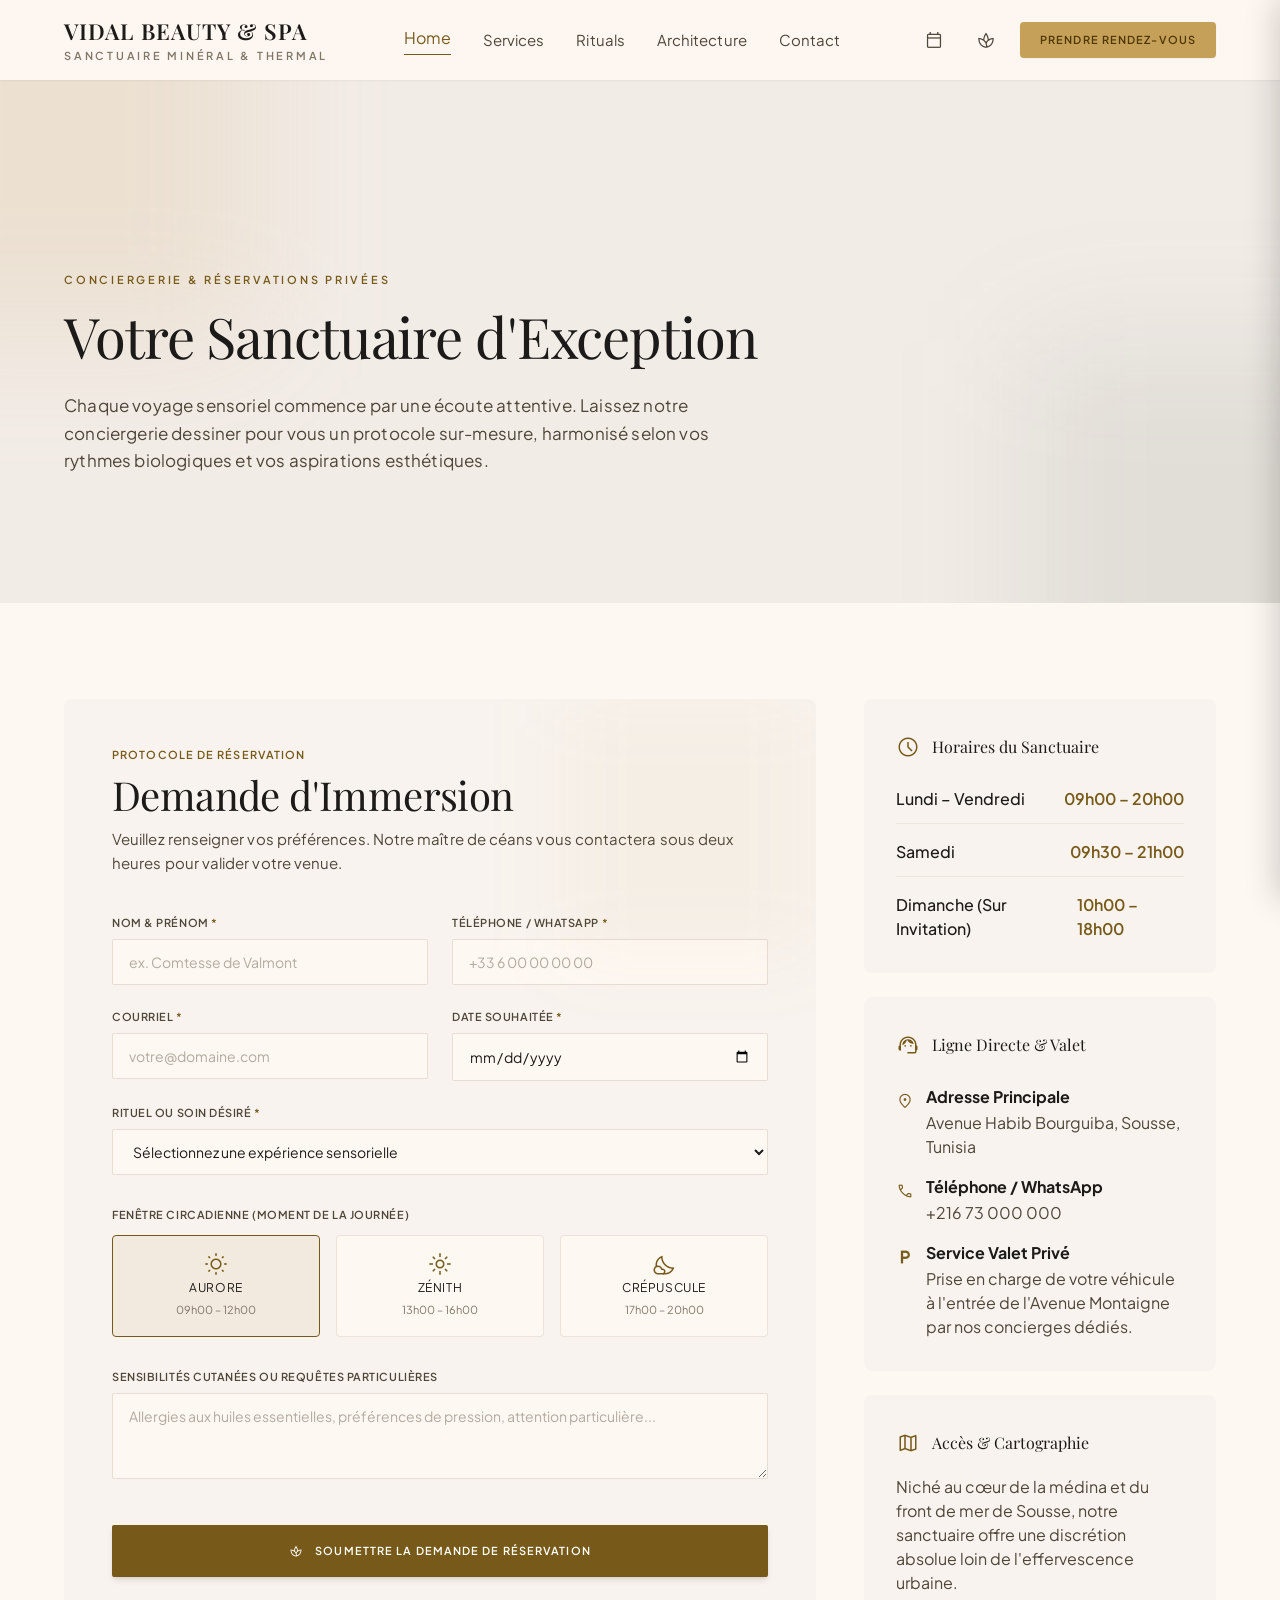
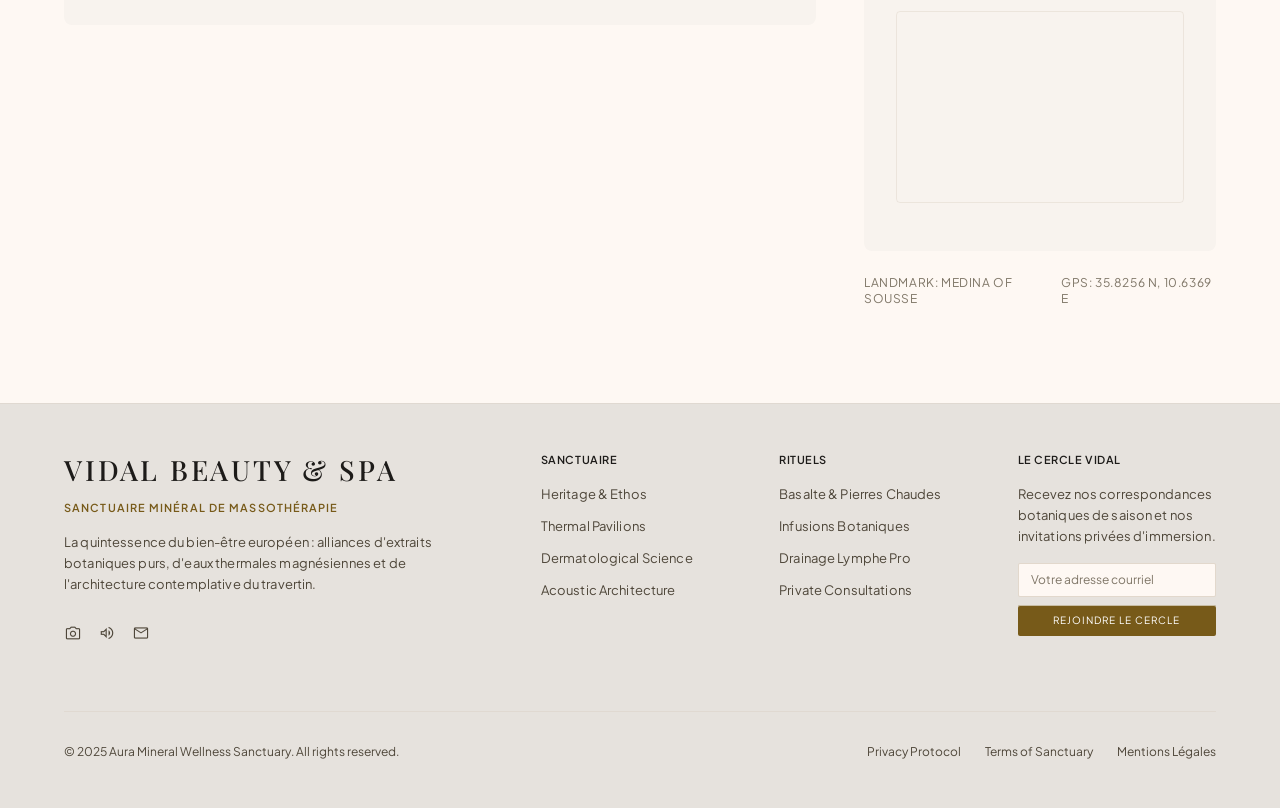
==== commit 0fb448b3: "Fix mobile menu transparent background by unconstraining drawer and backdrop from header Co-authored" ====
--- a/contact.html
+++ b/contact.html
@@ -38,9 +38,73 @@
     .brass-inset-border {
       box-shadow: inset 0 1px 0 0 rgba(255, 255, 255, 0.6);
     }
-      @media (max-width: 767px) { .mobile-only-menu { display: block !important; } }
-      @media (min-width: 768px) { .hero-shift { transform: translateY(12%) scale(1.12); transform-origin: center top; } }
-  </style>
+      
+      
+  
+    /* Mobile Drawer & Backdrop */
+    #menuBackdrop {
+      display: none;
+      position: fixed;
+      top: 0;
+      left: 0;
+      width: 100vw;
+      height: 100vh;
+      height: 100dvh;
+      background-color: rgba(255, 255, 255, 0.85) !important;
+      backdrop-filter: blur(6px);
+      -webkit-backdrop-filter: blur(6px);
+      z-index: 9998;
+      opacity: 0;
+      transition: opacity 0.3s ease;
+      pointer-events: none;
+    }
+    #menuBackdrop.active {
+      opacity: 1;
+      pointer-events: auto;
+    }
+    #menuDrawer {
+      display: flex;
+      flex-direction: column;
+      position: fixed;
+      top: 0;
+      right: 0;
+      width: 70vw;
+      min-width: 260px;
+      max-width: 340px;
+      height: 100vh;
+      height: 100dvh;
+      background-color: #ffffff !important;
+      background: #ffffff !important;
+      z-index: 9999;
+      box-shadow: -4px 0 30px rgba(0, 0, 0, 0.18);
+      transform: translateX(100%);
+      transition: transform 0.3s cubic-bezier(0.16, 1, 0.3, 1);
+      overflow-y: auto;
+      -webkit-overflow-scrolling: touch;
+    }
+    #menuDrawer.active {
+      transform: translateX(0);
+    }
+    @media (max-width: 767px) {
+      .mobile-only-menu {
+        display: inline-flex !important;
+      }
+      header {
+        background-color: #ffffff !important;
+        background: #ffffff !important;
+      }
+    }
+    @media (min-width: 768px) {
+      .mobile-only-menu {
+        display: none !important;
+      }
+      .hero-shift {
+        transform: translateY(12%) scale(1.12);
+        transform-origin: center top;
+      }
+    }
+
+</style>
 <meta content="web_standard" name="shell-type"/><link rel="stylesheet" href="styles.css">
 <link rel="icon" type="image/svg+xml" href="favicon.svg">
 <link rel="shortcut icon" href="favicon.ico">
@@ -52,41 +116,7 @@
 <header class="relative w-full z-50 transition-all duration-300 backdrop-blur-md bg-surface/80 dark:bg-inverse-surface/80 shadow-sm">
 <div class="flex justify-between items-center max-w-7xl mx-auto px-margin-mobile md:px-margin-tablet lg:px-margin py-space-md">
 
-<div id="menuBackdrop" class="fixed inset-0 bg-black/40 z-[998] opacity-0 pointer-events-none transition-opacity duration-300" style="display:none;"></div>
-<aside id="menuDrawer" class="fixed top-0 right-0 h-full w-1/2 max-w-xs shadow-2xl z-[999] transform translate-x-full transition-transform duration-300 flex flex-col" style="display:none; background:#ffffff; pointer-events:auto;">
-  <div class="flex items-center justify-between px-4 py-4 border-b border-outline-variant/30">
-    <span class="font-headline-sm text-primary">Menu</span>
-    <button id="menuClose" type="button" class="inline-flex items-center justify-center w-10 h-10 rounded-lg text-on-surface hover:text-primary hover:bg-surface-variant/50 transition-colors cursor-pointer" style="pointer-events:auto; z-index:70;" aria-label="Close menu">
-      <svg xmlns="http://www.w3.org/2000/svg" width="24" height="24" viewBox="0 0 24 24" fill="none" stroke="currentColor" stroke-width="2.5" stroke-linecap="round" stroke-linejoin="round"><line x1="18" y1="6" x2="6" y2="18"/><line x1="6" y1="6" x2="18" y2="18"/></svg>
-    </button>
-  </div>
-  <nav class="flex flex-col py-2">
-    <a class="px-4 py-3 text-primary hover:text-[#b89045] hover:bg-primary/5 transition-colors font-medium" href="index.html">Home</a>
-    <a class="px-4 py-3 text-primary hover:text-[#b89045] hover:bg-primary/5 transition-colors font-medium" href="services.html">Services</a>
-    <a class="px-4 py-3 text-primary hover:text-[#b89045] hover:bg-primary/5 transition-colors font-medium" href="index.html#rituels">Rituals</a>
-    <a class="px-4 py-3 text-primary hover:text-[#b89045] hover:bg-primary/5 transition-colors font-medium" href="index.html#architecture">Architecture</a>
-    <a class="px-4 py-3 text-primary hover:text-[#b89045] hover:bg-primary/5 transition-colors font-medium" href="contact.html">Contact</a>
-  </nav>
-  <div class="mt-auto px-4 py-4">
-    <a class="block w-full text-center bg-primary-container hover:bg-[#b89045] text-on-primary-container font-label-caps text-label-caps px-4 py-3 rounded-lg transition-all duration-300 shadow-sm" href="#reservation">
-      Prendre rendez-vous
-    </a>
-  </div>
-</aside>
-<script>
-document.addEventListener('DOMContentLoaded',function(){
-  var btn=document.getElementById('menuBtn');
-  var drawer=document.getElementById('menuDrawer');
-  var backdrop=document.getElementById('menuBackdrop');
-  var closeBtn=document.getElementById('menuClose');
-  function open(){drawer.style.display='flex';backdrop.style.display='block';requestAnimationFrame(function(){drawer.classList.remove('translate-x-full');backdrop.classList.remove('opacity-0','pointer-events-none');backdrop.classList.add('opacity-100');});document.body.style.overflow='hidden';}
-  function close(){drawer.classList.add('translate-x-full');backdrop.classList.add('opacity-0','pointer-events-none');backdrop.classList.remove('opacity-100');setTimeout(function(){drawer.style.display='none';backdrop.style.display='none';},300);document.body.style.overflow='';}
-  if(btn)btn.addEventListener('click',open);
-  if(closeBtn)closeBtn.addEventListener('click',close);
-  if(backdrop)backdrop.addEventListener('click',close);
-  document.querySelectorAll('#menuDrawer a').forEach(function(a){a.addEventListener('click',close);});
-});
-</script>
+
 <!-- Brand Logo Anchor -->
 <a class="flex flex-col group text-left" href="index.html">
 <span class="font-headline-sm text-headline-sm tracking-wider uppercase text-on-surface dark:text-inverse-on-surface font-semibold group-hover:text-primary transition-colors">
@@ -122,8 +152,8 @@
 <a aria-label="Nos soins de spa" class="hidden sm:inline-flex items-center justify-center p-2 rounded-lg text-on-surface-variant hover:text-primary hover:bg-surface-variant/50 transition-colors" href="#rituels">
 <span class="material-symbols-outlined text-[20px]">spa</span>
 </a>
-<button id="menuBtn" class="mobile-only-menu inline-flex" style="display:none;" items-center justify-center px-3 py-2 rounded-lg text-on-surface-variant hover:text-primary hover:bg-surface-variant/50 transition-colors" aria-label="Open menu">
-  <span class="material-symbols-outlined text-2xl">menu</span>
+<button id="menuBtn" type="button" class="mobile-only-menu inline-flex items-center justify-center p-2 rounded-lg text-primary hover:bg-stone-100 transition-colors cursor-pointer" aria-label="Ouvrir le menu">
+  <svg xmlns="http://www.w3.org/2000/svg" width="24" height="24" viewBox="0 0 24 24" fill="none" stroke="currentColor" stroke-width="2" stroke-linecap="round" stroke-linejoin="round"><line x1="3" y1="12" x2="21" y2="12"/><line x1="3" y1="6" x2="21" y2="6"/><line x1="3" y1="18" x2="21" y2="18"/></svg>
 </button>
   <a class="hidden sm:inline-flex items-center justify-center bg-primary-container hover:bg-[#b89045] text-on-primary-container font-label-caps text-label-caps px-5 py-2.5 rounded-lg transition-all duration-300 shadow-sm hover:shadow hover:scale-[1.01] tracking-widest uppercase" href="#booking">
           PRENDRE RENDEZ-VOUS
@@ -461,4 +491,86 @@
       });
     });
   </script>
+
+
+<!-- Mobile Drawer Backdrop -->
+<div id="menuBackdrop"></div>
+
+<!-- Mobile Side Drawer Navigation -->
+<aside id="menuDrawer" aria-label="Menu mobile">
+  <div class="flex items-center justify-between px-5 py-4 border-b border-stone-200 bg-white">
+    <div class="flex flex-col">
+      <span class="font-headline-sm text-primary font-semibold text-lg tracking-wider">VIDAL SPA</span>
+      <span class="font-label-caps text-[9px] uppercase tracking-widest text-outline">SANCTUAIRE</span>
+    </div>
+    <button id="menuClose" type="button" class="inline-flex items-center justify-center w-10 h-10 rounded-lg text-stone-600 hover:text-primary hover:bg-stone-100 transition-colors cursor-pointer" aria-label="Fermer le menu">
+      <svg xmlns="http://www.w3.org/2000/svg" width="22" height="22" viewBox="0 0 24 24" fill="none" stroke="currentColor" stroke-width="2.5" stroke-linecap="round" stroke-linejoin="round"><line x1="18" y1="6" x2="6" y2="18"/><line x1="6" y1="6" x2="18" y2="18"/></svg>
+    </button>
+  </div>
+  <nav class="flex flex-col py-2 bg-white flex-1">
+    <a class="px-6 py-4 text-primary font-medium text-base hover:text-[#b89045] hover:bg-stone-50 transition-colors border-b border-stone-100 flex items-center justify-between" href="index.html">
+      <span>Home</span>
+      <span class="text-xs text-outline tracking-wider">01</span>
+    </a>
+    <a class="px-6 py-4 text-primary font-medium text-base hover:text-[#b89045] hover:bg-stone-50 transition-colors border-b border-stone-100 flex items-center justify-between" href="services.html">
+      <span>Services</span>
+      <span class="text-xs text-outline tracking-wider">02</span>
+    </a>
+    <a class="px-6 py-4 text-primary font-medium text-base hover:text-[#b89045] hover:bg-stone-50 transition-colors border-b border-stone-100 flex items-center justify-between" href="index.html#rituels">
+      <span>Rituals</span>
+      <span class="text-xs text-outline tracking-wider">03</span>
+    </a>
+    <a class="px-6 py-4 text-primary font-medium text-base hover:text-[#b89045] hover:bg-stone-50 transition-colors border-b border-stone-100 flex items-center justify-between" href="index.html#architecture">
+      <span>Architecture</span>
+      <span class="text-xs text-outline tracking-wider">04</span>
+    </a>
+    <a class="px-6 py-4 text-primary font-medium text-base hover:text-[#b89045] hover:bg-stone-50 transition-colors border-b border-stone-100 flex items-center justify-between" href="contact.html">
+      <span>Contact</span>
+      <span class="text-xs text-outline tracking-wider">05</span>
+    </a>
+  </nav>
+  <div class="p-5 border-t border-stone-200 bg-white">
+    <a class="block w-full text-center bg-primary-container hover:bg-[#b89045] text-on-primary-container font-label-caps text-label-caps px-4 py-3.5 rounded-lg transition-all duration-300 shadow-sm uppercase tracking-widest font-semibold text-xs" href="contact.html">
+      Prendre rendez-vous
+    </a>
+  </div>
+</aside>
+
+<script>
+document.addEventListener('DOMContentLoaded', function() {
+  var btn = document.getElementById('menuBtn');
+  var drawer = document.getElementById('menuDrawer');
+  var backdrop = document.getElementById('menuBackdrop');
+  var closeBtn = document.getElementById('menuClose');
+
+  function openMenu(e) {
+    if (e) e.preventDefault();
+    backdrop.style.display = 'block';
+    backdrop.offsetHeight; // force reflow
+    backdrop.classList.add('active');
+    drawer.classList.add('active');
+    document.body.style.overflow = 'hidden';
+  }
+
+  function closeMenu(e) {
+    if (e) e.preventDefault();
+    drawer.classList.remove('active');
+    backdrop.classList.remove('active');
+    setTimeout(function() {
+      if (!drawer.classList.contains('active')) {
+        backdrop.style.display = 'none';
+      }
+    }, 300);
+    document.body.style.overflow = '';
+  }
+
+  if (btn) btn.addEventListener('click', openMenu);
+  if (closeBtn) closeBtn.addEventListener('click', closeMenu);
+  if (backdrop) backdrop.addEventListener('click', closeMenu);
+  document.querySelectorAll('#menuDrawer nav a, #menuDrawer div a').forEach(function(a) {
+    a.addEventListener('click', closeMenu);
+  });
+});
+</script>
+
 </body></html>
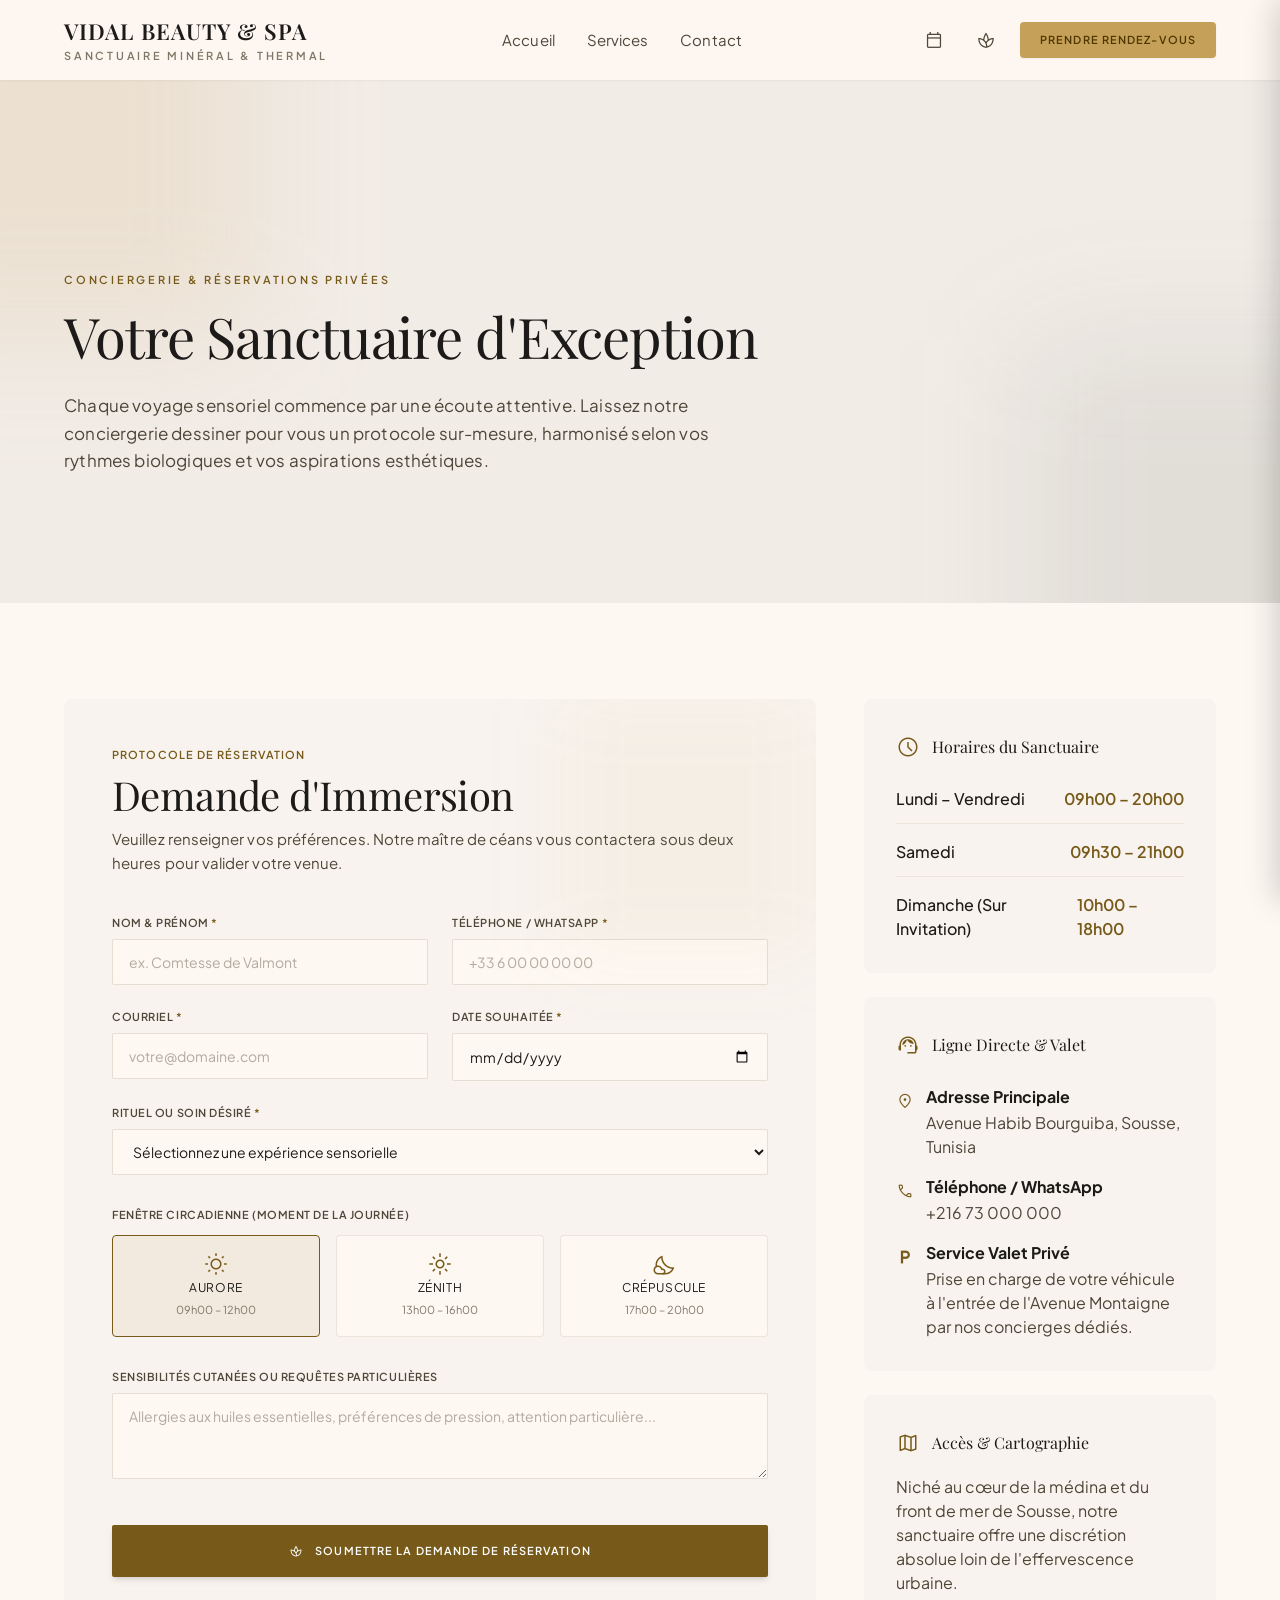
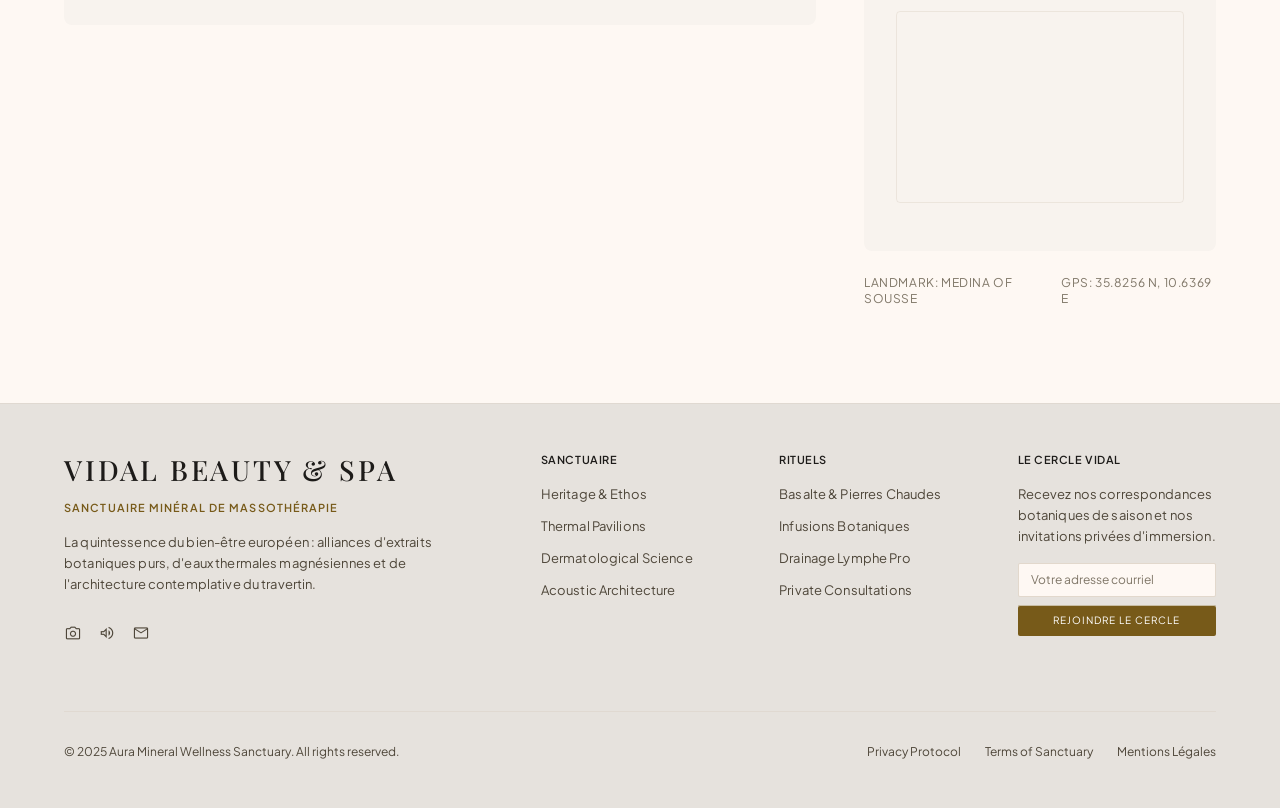
==== commit f1047347: "Fix mobile navigation clicks and remove dead anchors Co-authored-by: OpenBot <335604065+openbotgit[b" ====
--- a/contact.html
+++ b/contact.html
@@ -128,21 +128,9 @@
 </a>
 <!-- Desktop Navigation Links -->
 <nav class="hidden md:flex items-center space-x-8">
-<a class="text-primary dark:text-primary-fixed-dim border-b border-primary dark:border-primary-fixed-dim pb-1 font-title-md transition-colors duration-200" href="index.html">
-          Home
-        </a>
-<a class="text-on-surface-variant dark:text-surface-variant hover:text-primary dark:hover:text-primary-fixed-dim font-body-md text-body-md transition-colors duration-200" href="services.html">
-          Services
-        </a>
-<a class="text-on-surface-variant dark:text-surface-variant hover:text-primary dark:hover:text-primary-fixed-dim font-body-md text-body-md transition-colors duration-200" href="#rituels">
-          Rituals
-        </a>
-<a class="text-on-surface-variant dark:text-surface-variant hover:text-primary dark:hover:text-primary-fixed-dim font-body-md text-body-md transition-colors duration-200" href="#architecture">
-          Architecture
-        </a>
-<a class="text-on-surface-variant dark:text-surface-variant hover:text-primary dark:hover:text-primary-fixed-dim font-body-md text-body-md transition-colors duration-200" href="contact.html">
-          Contact
-        </a>
+  <a class="text-on-surface-variant dark:text-surface-variant hover:text-primary dark:hover:text-primary-fixed-dim font-body-md text-body-md transition-colors duration-200" href="index.html">Accueil</a>
+  <a class="text-on-surface-variant dark:text-surface-variant hover:text-primary dark:hover:text-primary-fixed-dim font-body-md text-body-md transition-colors duration-200" href="services.html">Services</a>
+  <a class="text-on-surface-variant dark:text-surface-variant hover:text-primary dark:hover:text-primary-fixed-dim font-body-md text-body-md transition-colors duration-200" href="contact.html" class="text-primary border-b border-primary pb-1 font-title-md transition-colors duration-200">Contact</a>
 </nav>
 <!-- Trailing Action Icons & Primary CTA -->
 <div class="flex items-center space-x-4">
@@ -155,7 +143,7 @@
 <button id="menuBtn" type="button" class="mobile-only-menu inline-flex items-center justify-center p-2 rounded-lg text-primary hover:bg-stone-100 transition-colors cursor-pointer" aria-label="Ouvrir le menu">
   <svg xmlns="http://www.w3.org/2000/svg" width="24" height="24" viewBox="0 0 24 24" fill="none" stroke="currentColor" stroke-width="2" stroke-linecap="round" stroke-linejoin="round"><line x1="3" y1="12" x2="21" y2="12"/><line x1="3" y1="6" x2="21" y2="6"/><line x1="3" y1="18" x2="21" y2="18"/></svg>
 </button>
-  <a class="hidden sm:inline-flex items-center justify-center bg-primary-container hover:bg-[#b89045] text-on-primary-container font-label-caps text-label-caps px-5 py-2.5 rounded-lg transition-all duration-300 shadow-sm hover:shadow hover:scale-[1.01] tracking-widest uppercase" href="#booking">
+  <a class="hidden sm:inline-flex items-center justify-center bg-primary-container hover:bg-[#b89045] text-on-primary-container font-label-caps text-label-caps px-5 py-2.5 rounded-lg transition-all duration-300 shadow-sm hover:shadow hover:scale-[1.01] tracking-widest uppercase" href="contact.html">
           PRENDRE RENDEZ-VOUS
         </a>
 </div>
@@ -480,17 +468,44 @@
 </footer>
 <!-- Vanilla Interaction: Navbar Scroll Stlying -->
 <script>
-    document.addEventListener('DOMContentLoaded', () => {
-      const nav = document.getElementById('main-nav');
-      window.addEventListener('scroll', () => {
-        if (window.scrollY > 50) {
-          nav.classList.add('backdrop-blur-lg', 'bg-surface/90', 'shadow-md');
-        } else {
-          nav.classList.remove('backdrop-blur-lg', 'bg-surface/90', 'shadow-md');
-        }
-      });
+document.addEventListener('DOMContentLoaded', function() {
+  var btn = document.getElementById('menuBtn');
+  var drawer = document.getElementById('menuDrawer');
+  var backdrop = document.getElementById('menuBackdrop');
+  var closeBtn = document.getElementById('menuClose');
+
+  function openMenu(e) {
+    if (e) e.preventDefault();
+    backdrop.style.display = 'block';
+    backdrop.offsetHeight;
+    backdrop.classList.add('active');
+    drawer.classList.add('active');
+    document.body.style.overflow = 'hidden';
+  }
+
+  function closeMenu() {
+    drawer.classList.remove('active');
+    backdrop.classList.remove('active');
+    setTimeout(function() {
+      if (!drawer.classList.contains('active')) {
+        backdrop.style.display = 'none';
+      }
+    }, 300);
+    document.body.style.overflow = '';
+  }
+
+  if (btn) btn.addEventListener('click', openMenu);
+  if (closeBtn) closeBtn.addEventListener('click', closeMenu);
+  if (backdrop) backdrop.addEventListener('click', closeMenu);
+
+  // Close menu without blocking navigation
+  document.querySelectorAll('#menuDrawer a').forEach(function(a) {
+    a.addEventListener('click', function() {
+      closeMenu();
     });
-  </script>
+  });
+});
+</script>
 
 
 <!-- Mobile Drawer Backdrop -->
@@ -507,26 +522,18 @@
       <svg xmlns="http://www.w3.org/2000/svg" width="22" height="22" viewBox="0 0 24 24" fill="none" stroke="currentColor" stroke-width="2.5" stroke-linecap="round" stroke-linejoin="round"><line x1="18" y1="6" x2="6" y2="18"/><line x1="6" y1="6" x2="18" y2="18"/></svg>
     </button>
   </div>
-  <nav class="flex flex-col py-2 bg-white flex-1">
-    <a class="px-6 py-4 text-primary font-medium text-base hover:text-[#b89045] hover:bg-stone-50 transition-colors border-b border-stone-100 flex items-center justify-between" href="index.html">
-      <span>Home</span>
+  <nav class="flex flex-col py-3 bg-white flex-1">
+    <a class="px-6 py-4 text-stone-800 font-medium text-base hover:text-primary hover:bg-stone-50 transition-colors border-b border-stone-100 flex items-center justify-between" href="index.html">
+      <span>Accueil</span>
       <span class="text-xs text-outline tracking-wider">01</span>
     </a>
-    <a class="px-6 py-4 text-primary font-medium text-base hover:text-[#b89045] hover:bg-stone-50 transition-colors border-b border-stone-100 flex items-center justify-between" href="services.html">
+    <a class="px-6 py-4 text-stone-800 font-medium text-base hover:text-primary hover:bg-stone-50 transition-colors border-b border-stone-100 flex items-center justify-between" href="services.html">
       <span>Services</span>
       <span class="text-xs text-outline tracking-wider">02</span>
     </a>
-    <a class="px-6 py-4 text-primary font-medium text-base hover:text-[#b89045] hover:bg-stone-50 transition-colors border-b border-stone-100 flex items-center justify-between" href="index.html#rituels">
-      <span>Rituals</span>
+    <a class="px-6 py-4 text-stone-800 font-medium text-base hover:text-primary hover:bg-stone-50 transition-colors border-b border-stone-100 flex items-center justify-between" href="contact.html">
+      <span>Contact</span>
       <span class="text-xs text-outline tracking-wider">03</span>
-    </a>
-    <a class="px-6 py-4 text-primary font-medium text-base hover:text-[#b89045] hover:bg-stone-50 transition-colors border-b border-stone-100 flex items-center justify-between" href="index.html#architecture">
-      <span>Architecture</span>
-      <span class="text-xs text-outline tracking-wider">04</span>
-    </a>
-    <a class="px-6 py-4 text-primary font-medium text-base hover:text-[#b89045] hover:bg-stone-50 transition-colors border-b border-stone-100 flex items-center justify-between" href="contact.html">
-      <span>Contact</span>
-      <span class="text-xs text-outline tracking-wider">05</span>
     </a>
   </nav>
   <div class="p-5 border-t border-stone-200 bg-white">
@@ -546,14 +553,13 @@
   function openMenu(e) {
     if (e) e.preventDefault();
     backdrop.style.display = 'block';
-    backdrop.offsetHeight; // force reflow
+    backdrop.offsetHeight;
     backdrop.classList.add('active');
     drawer.classList.add('active');
     document.body.style.overflow = 'hidden';
   }
 
-  function closeMenu(e) {
-    if (e) e.preventDefault();
+  function closeMenu() {
     drawer.classList.remove('active');
     backdrop.classList.remove('active');
     setTimeout(function() {
@@ -567,8 +573,12 @@
   if (btn) btn.addEventListener('click', openMenu);
   if (closeBtn) closeBtn.addEventListener('click', closeMenu);
   if (backdrop) backdrop.addEventListener('click', closeMenu);
-  document.querySelectorAll('#menuDrawer nav a, #menuDrawer div a').forEach(function(a) {
-    a.addEventListener('click', closeMenu);
+
+  // Close menu without blocking navigation
+  document.querySelectorAll('#menuDrawer a').forEach(function(a) {
+    a.addEventListener('click', function() {
+      closeMenu();
+    });
   });
 });
 </script>
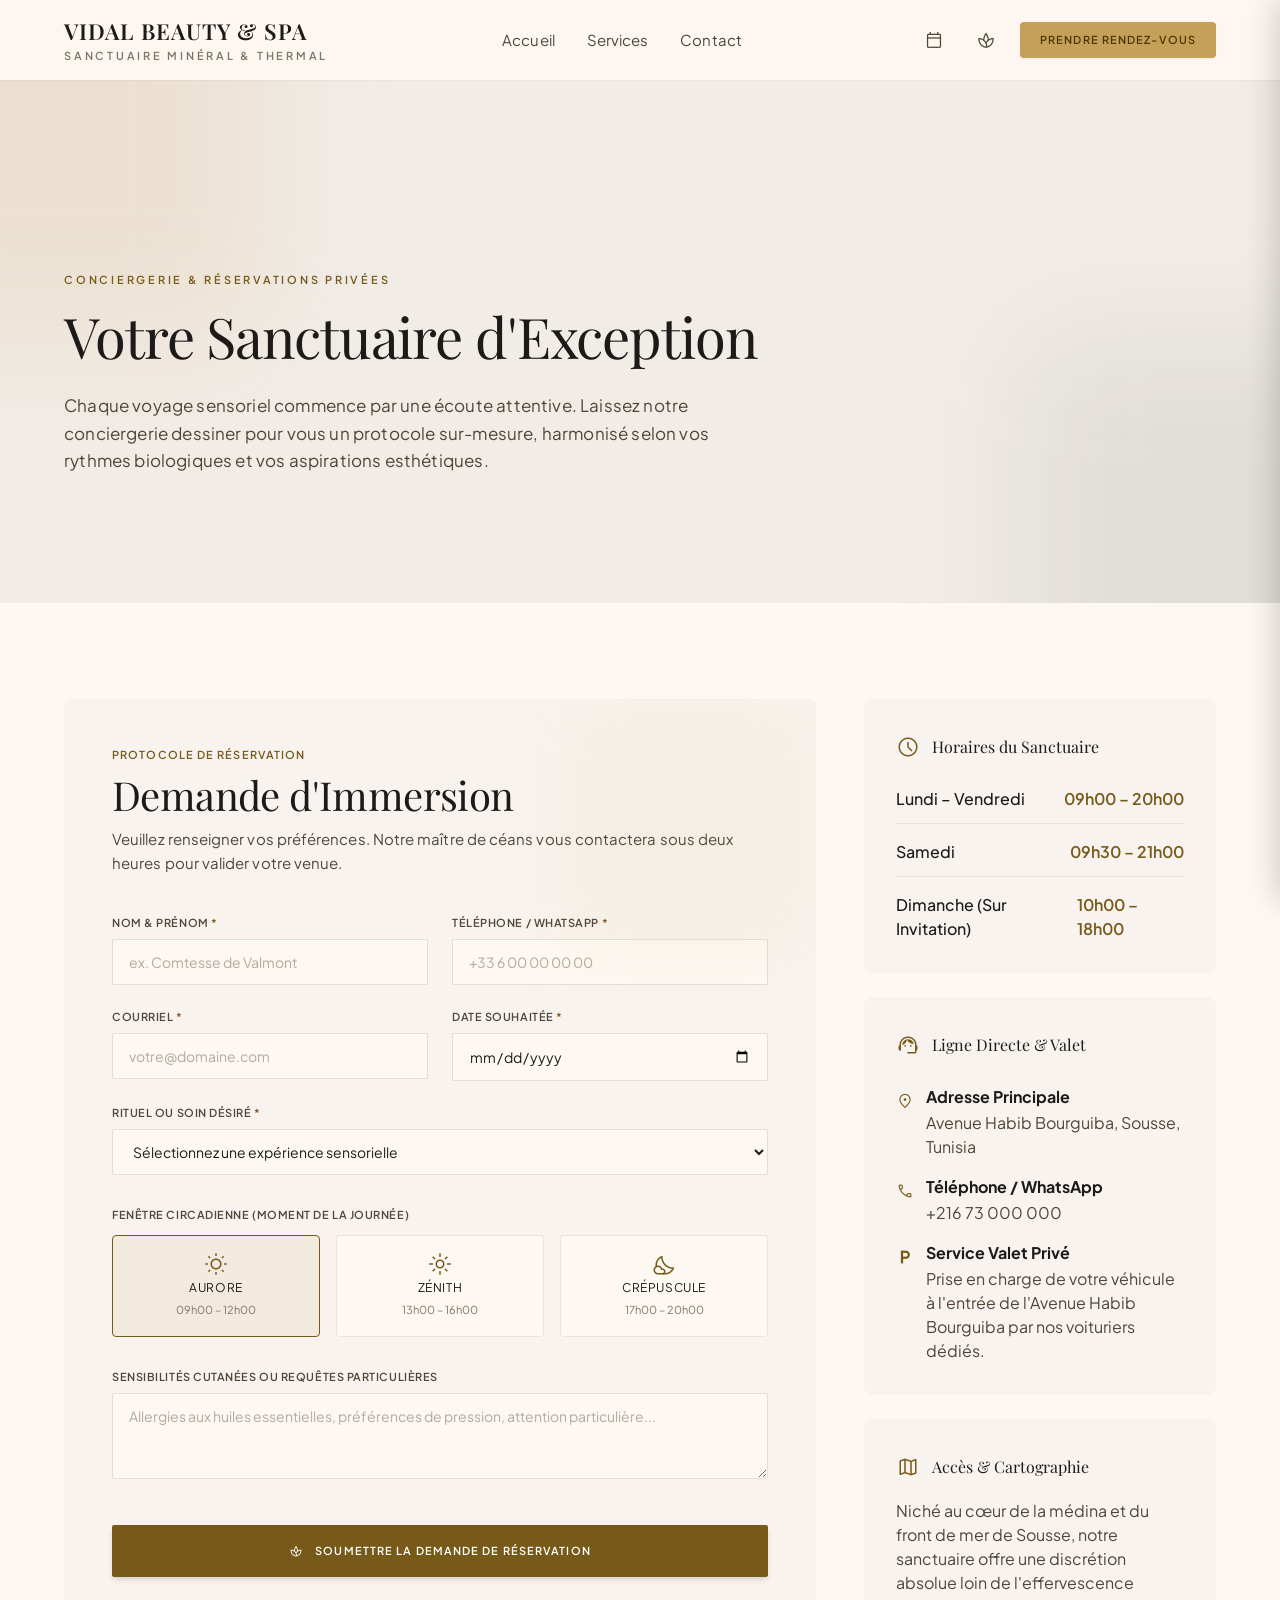
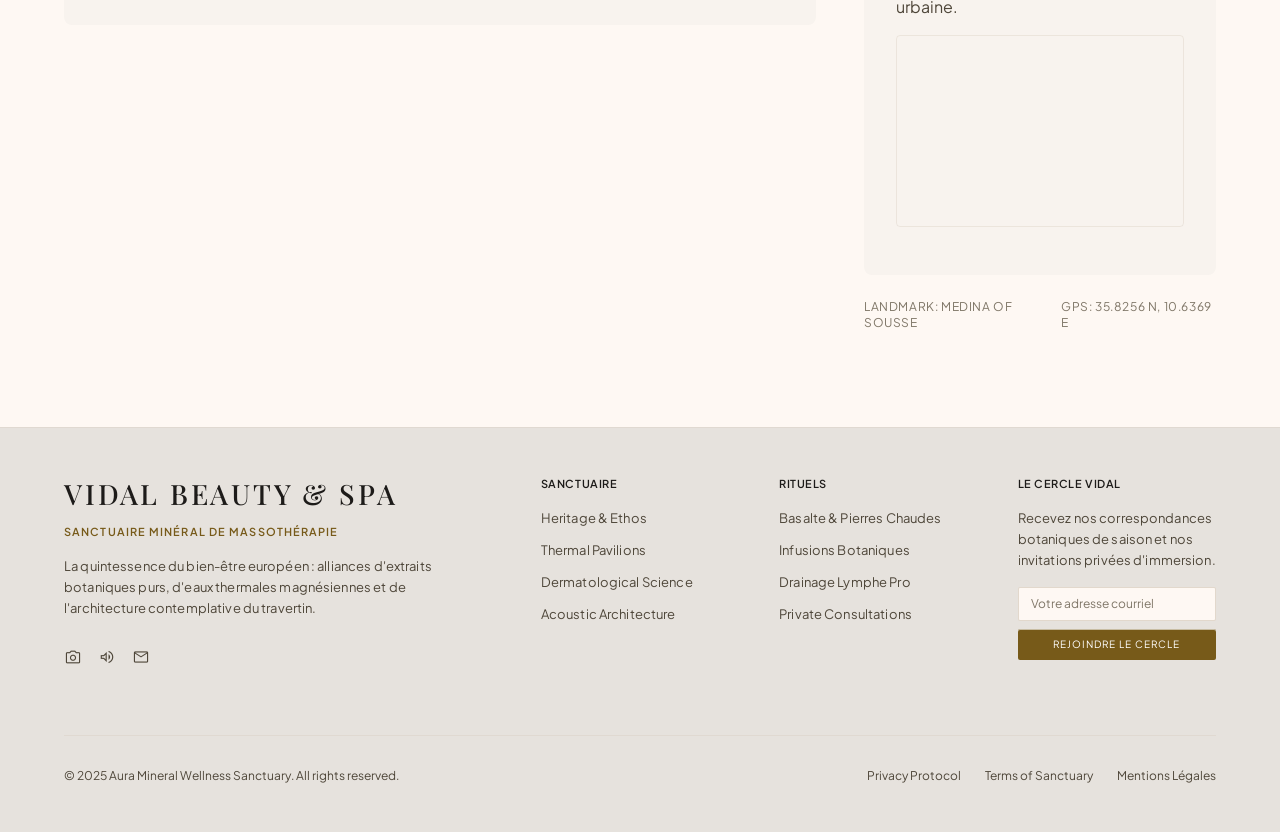
==== commit 70d50572: "Replace all Paris location references with authentic Sousse Tunisia addresses Co-authored-by: OpenBo" ====
--- a/contact.html
+++ b/contact.html
@@ -328,7 +328,7 @@
 <span class="material-symbols-outlined text-primary text-lg mt-0.5">local_parking</span>
 <div>
 <strong class="text-on-surface block mb-0.5">Service Valet Privé</strong>
-                Prise en charge de votre véhicule à l'entrée de l'Avenue Montaigne par nos concierges dédiés.
+                Prise en charge de votre véhicule à l'entrée de l'Avenue Habib Bourguiba par nos voituriers dédiés.
               </div>
 </div>
 </div>
